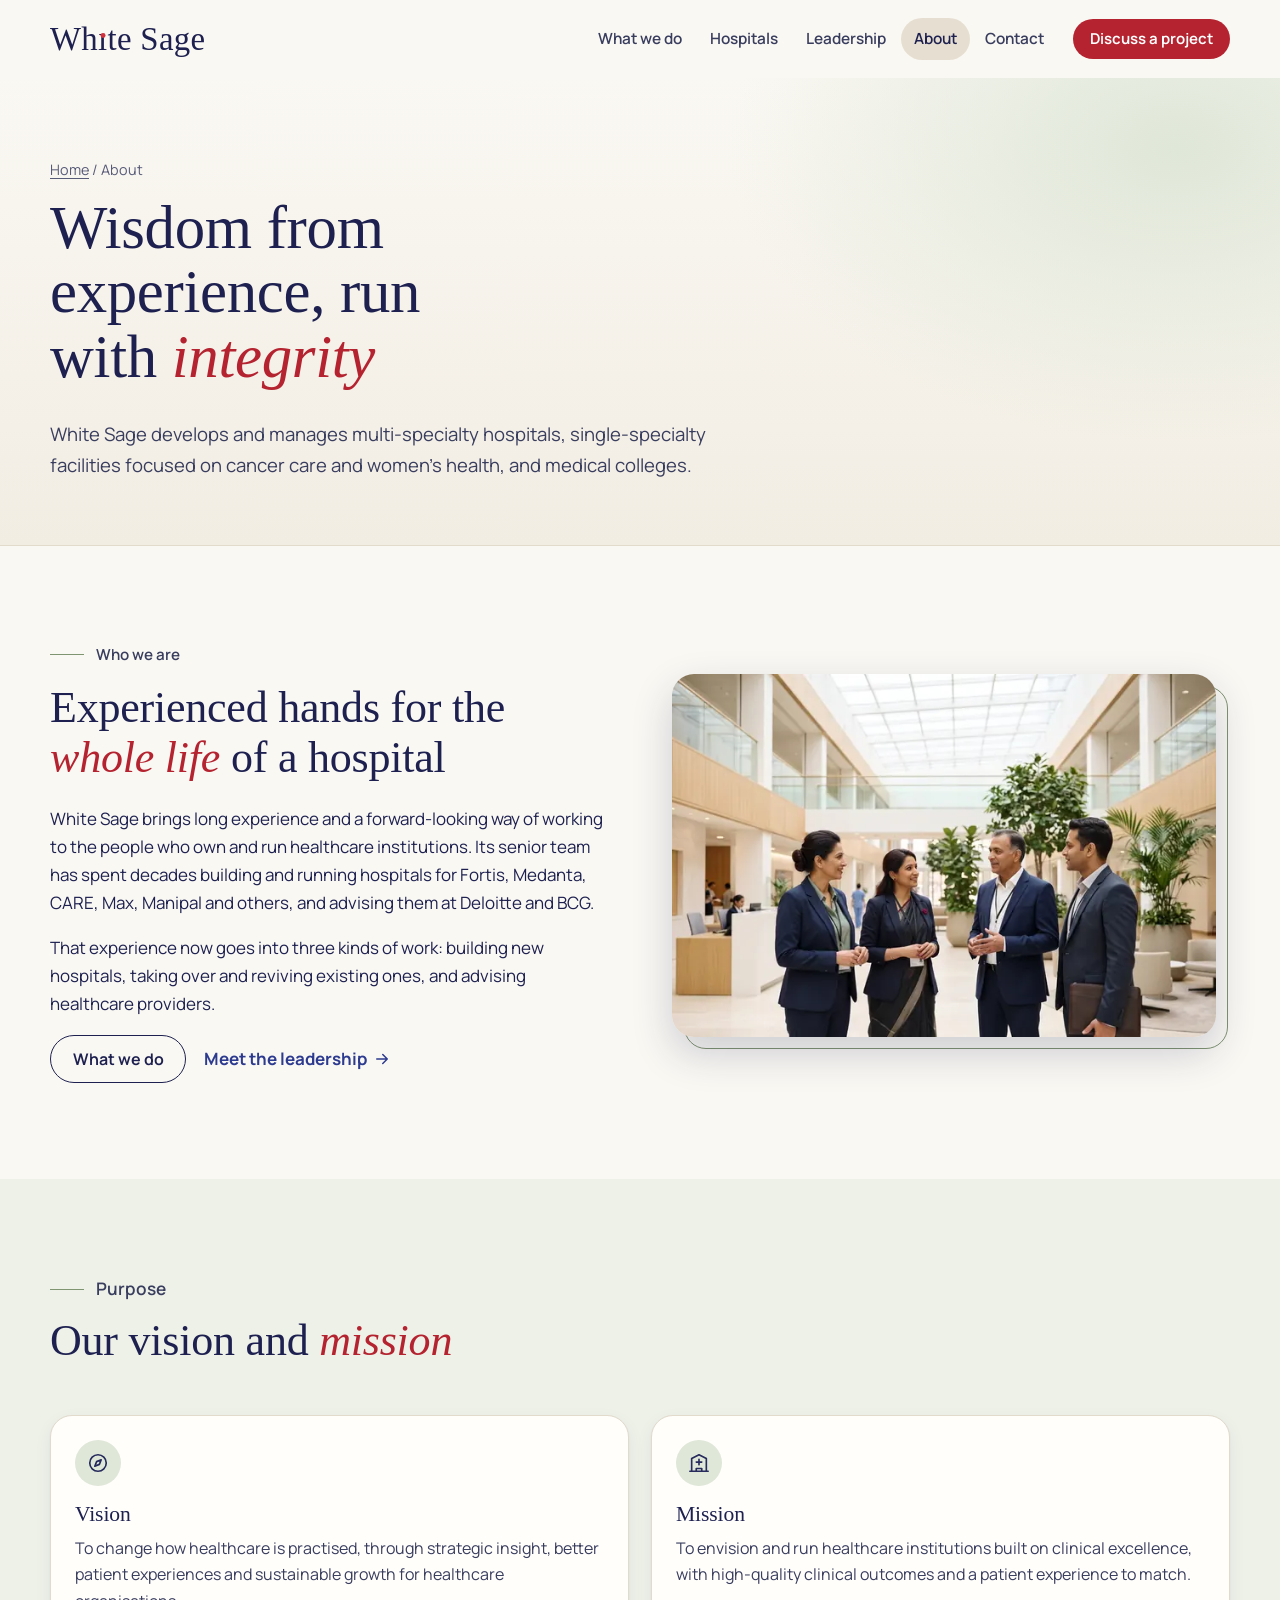
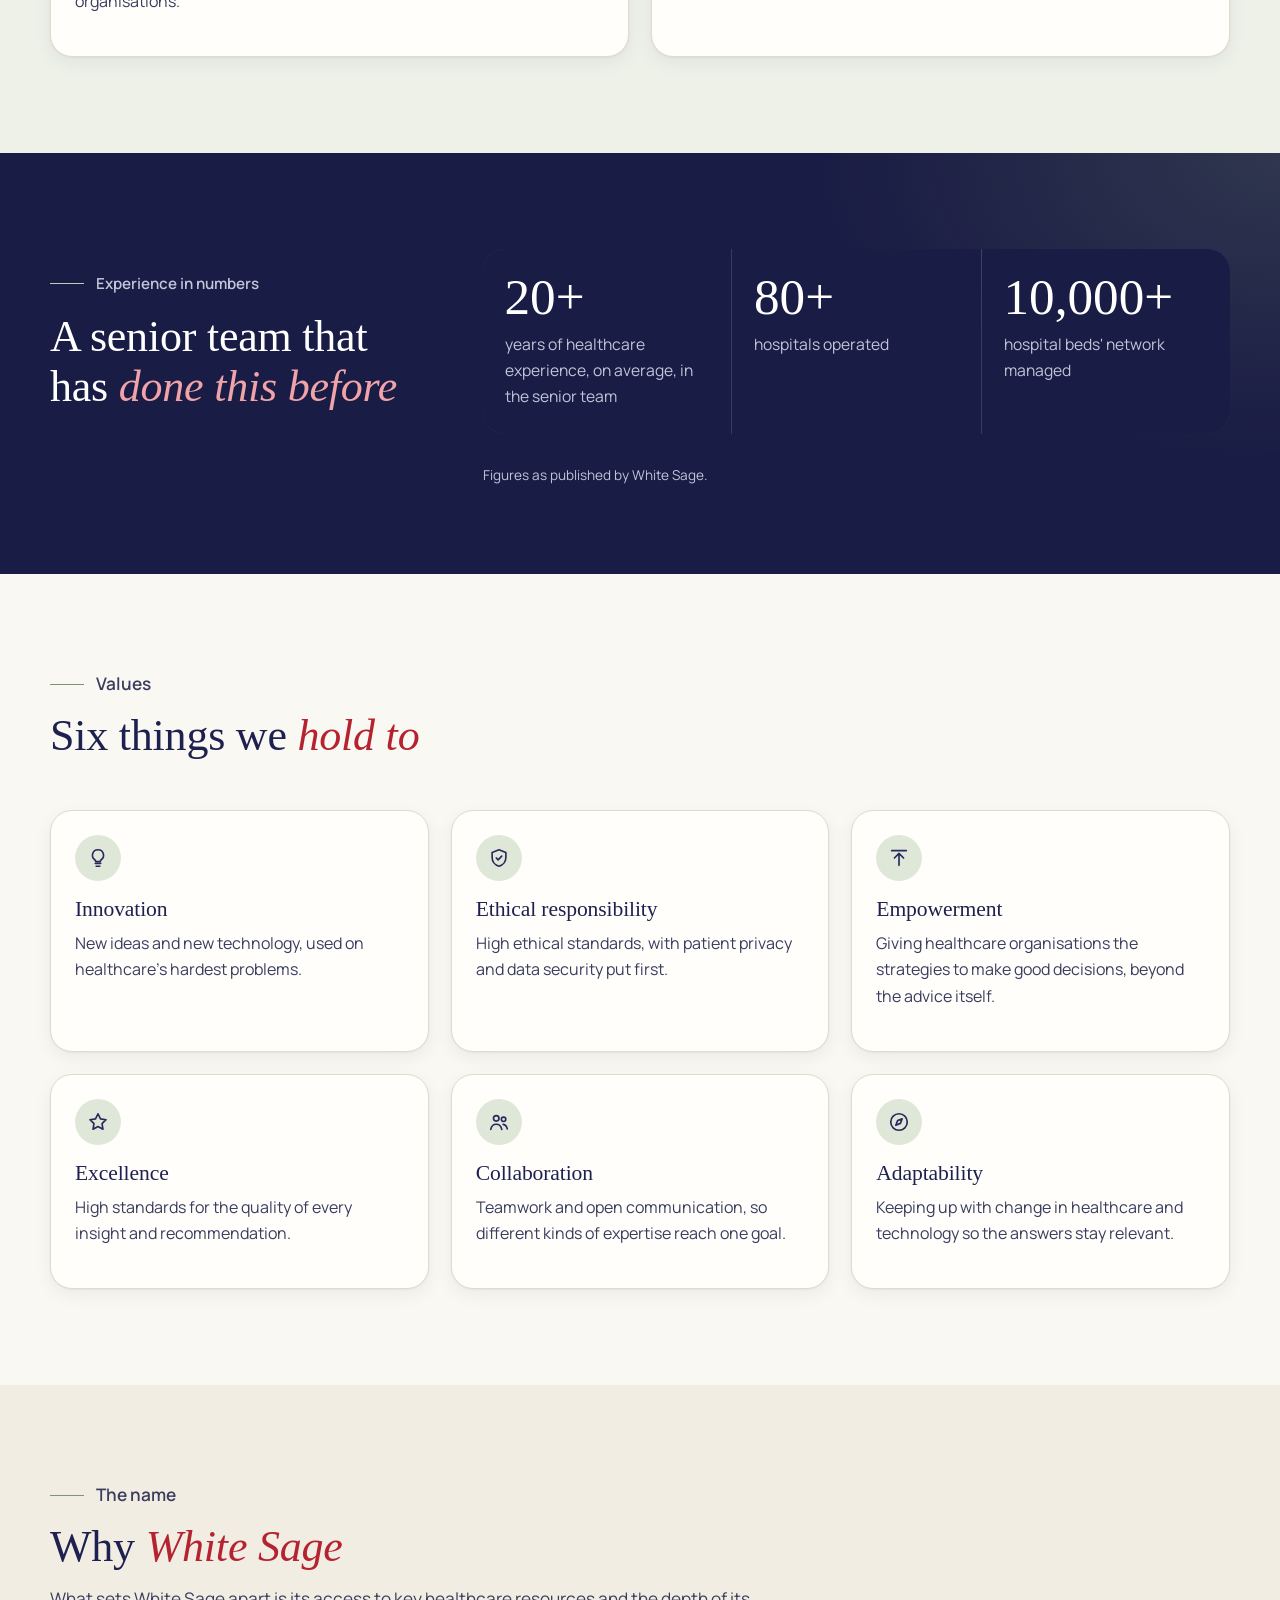
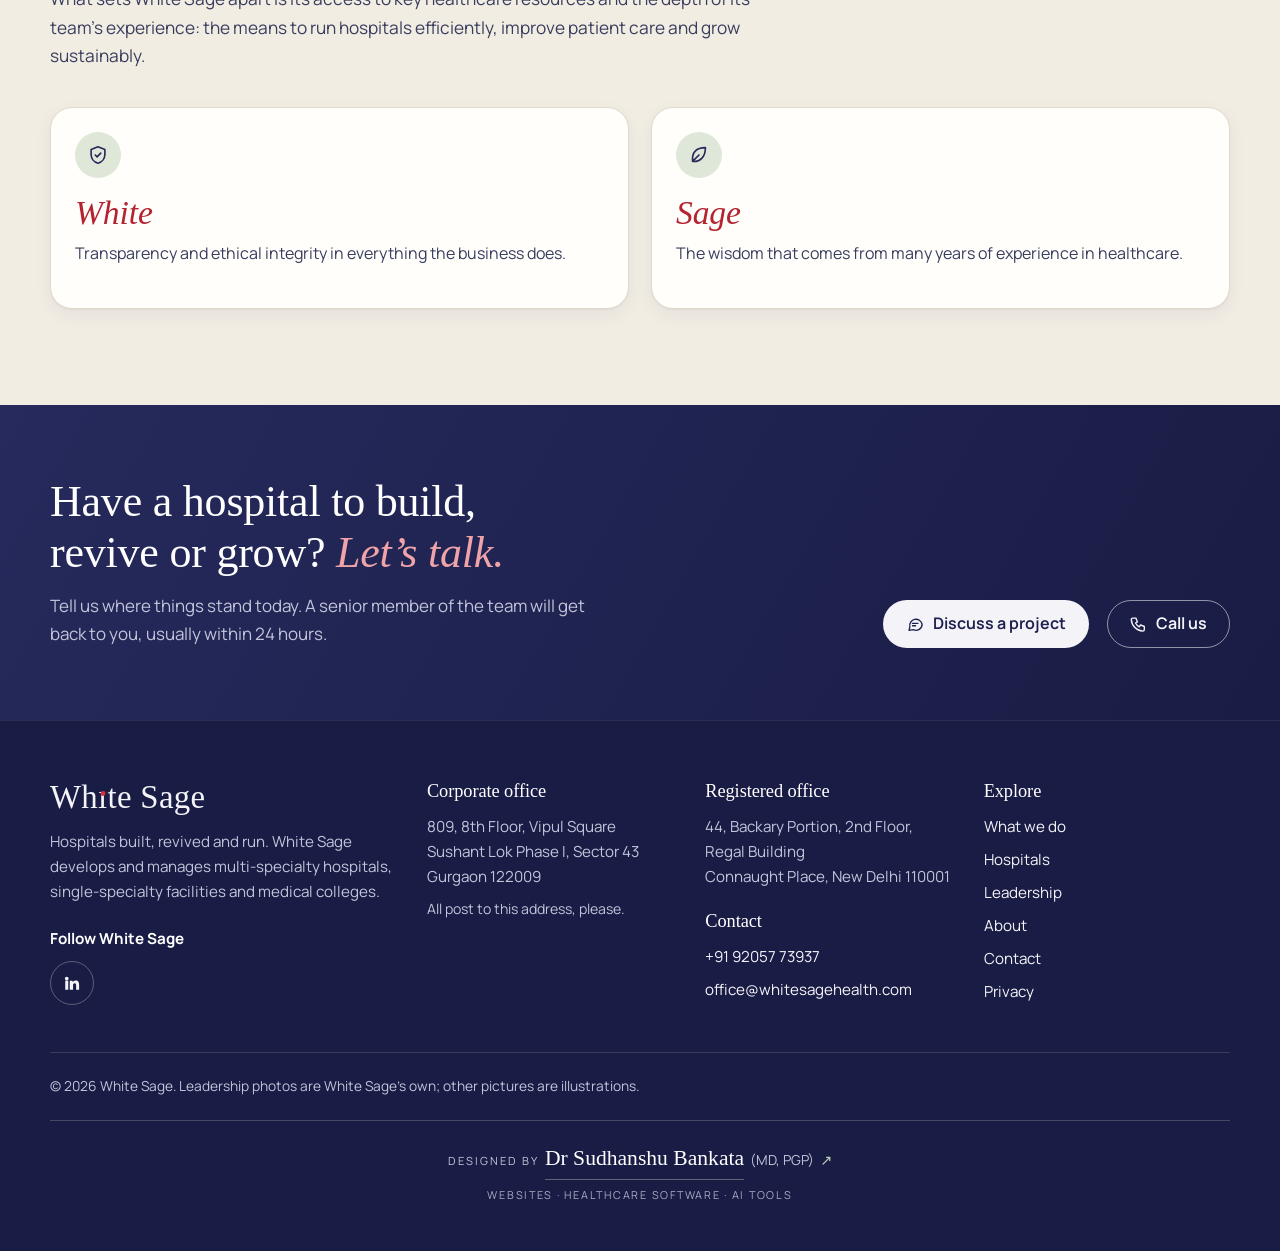
==== about/index.html @ d0e11351 "White Sage website: first publish (pitch preview, not indexed) Seven pages and a 404 built with the " ====
<!doctype html>
<html lang="en-IN" data-root="../">
<head>
<meta charset="utf-8">
<meta name="viewport" content="width=device-width, initial-scale=1, viewport-fit=cover">
<title>About | White Sage</title>
<meta name="description" content="Who White Sage is: vision, mission, values and the meaning of the name. Hospital development and management in India.">
<meta name="robots" content="noindex, nofollow">
<link rel="canonical" href="https://drbankata.github.io/white-sage/about/">
<meta name="theme-color" content="#262A5C">
<meta property="og:type" content="website">
<meta property="og:site_name" content="White Sage">
<meta property="og:title" content="About | White Sage">
<meta property="og:description" content="Who White Sage is: vision, mission, values and the meaning of the name. Hospital development and management in India.">
<meta property="og:url" content="https://drbankata.github.io/white-sage/about/">
<meta property="og:image" content="https://drbankata.github.io/white-sage/assets/img/og-image.jpg">
<meta property="og:image:width" content="1200">
<meta property="og:image:height" content="630">
<meta property="og:locale" content="en_IN">
<meta name="twitter:card" content="summary_large_image">
<link rel="icon" href="../assets/img/favicon.svg" type="image/svg+xml">
<link rel="icon" href="../assets/img/favicon-32.png" sizes="32x32" type="image/png">
<link rel="apple-touch-icon" href="../assets/img/apple-touch-icon.png">
<link rel="preload" href="../assets/fonts/bodoni.woff2" as="font" type="font/woff2" crossorigin>
<link rel="preload" href="../assets/fonts/manrope.woff2" as="font" type="font/woff2" crossorigin>
<link rel="stylesheet" href="../assets/css/site.css?v=835ce0eeab">
<script type="application/ld+json">{"@context": "https://schema.org", "@graph": [{"@type": "Organization", "@id": "https://drbankata.github.io/white-sage/#org", "name": "White Sage", "url": "https://drbankata.github.io/white-sage/", "logo": "https://drbankata.github.io/white-sage/assets/img/logo-512.png", "description": "White Sage develops and manages multi-specialty hospitals, single-specialty facilities focused on cancer care and women's health, and medical colleges.", "email": "office@whitesagehealth.com", "telephone": "+91-9205773937", "sameAs": ["https://www.linkedin.com/company/white-sage-health/"], "address": {"@type": "PostalAddress", "streetAddress": "809, 8th Floor, Vipul Square, Sushant Lok Phase I, Sector 43", "addressLocality": "Gurgaon", "addressRegion": "Haryana", "postalCode": "122009", "addressCountry": "IN"}}, {"@type": "WebSite", "@id": "https://drbankata.github.io/white-sage/#website", "name": "White Sage", "url": "https://drbankata.github.io/white-sage/", "publisher": {"@id": "https://drbankata.github.io/white-sage/#org"}}]}</script>
<script type="application/ld+json">{"@context": "https://schema.org", "@type": "BreadcrumbList", "itemListElement": [{"@type": "ListItem", "position": 1, "name": "Home", "item": "https://drbankata.github.io/white-sage/"}, {"@type": "ListItem", "position": 2, "name": "About", "item": "https://drbankata.github.io/white-sage/about/"}]}</script>
</head>
<body>
<a class="skip" href="#main">Skip to content</a>
<header class="site-header">
  <div class="wrap head-in">
    <a class="brand" href="../"><span class="wm" aria-hidden="true">Wh<span class="wm-i">&#305;</span>te Sage</span><span class="sr-only">White Sage</span></a>
    <nav id="site-nav" aria-label="Main">
      <ul><li class="nav-home"><a href="../">Home</a></li><li><a href="../what-we-do/">What we do</a></li><li><a href="../hospitals/">Hospitals</a></li><li><a href="../leadership/">Leadership</a></li><li><a href="../about/" aria-current="page">About</a></li><li><a href="../contact/">Contact</a></li></ul>
      <div class="nav-extra">
        <a class="btn btn-red" href="../contact/#message"><svg viewBox="0 0 24 24" fill="none" stroke="currentColor" stroke-width="1.8" stroke-linecap="round" stroke-linejoin="round" aria-hidden="true"><path d="M21 12a8 8 0 0 1-11.6 7.1L4 20l1-4.6A8 8 0 1 1 21 12Z"/><path d="M8.5 11h7M8.5 14h4"/></svg>Discuss a project</a>
        <a class="btn btn-line" data-show="phone" href="#"><svg viewBox="0 0 24 24" fill="none" stroke="currentColor" stroke-width="1.8" stroke-linecap="round" stroke-linejoin="round" aria-hidden="true"><path d="M5 4h4l2 5-2.5 1.5a11 11 0 0 0 5 5L15 13l5 2v4a2 2 0 0 1-2 2A16 16 0 0 1 3 6a2 2 0 0 1 2-2"/></svg><span data-fill>Call White Sage</span></a>
        <a class="btn btn-line" data-show="email" href="#"><svg viewBox="0 0 24 24" fill="none" stroke="currentColor" stroke-width="1.8" stroke-linecap="round" stroke-linejoin="round" aria-hidden="true"><rect x="3" y="5" width="18" height="14" rx="2"/><path d="m3 7 9 6 9-6"/></svg><span data-fill>Email White Sage</span></a>
      </div>
    </nav>
    <a class="btn btn-red btn-s head-cta" href="../contact/#message">Discuss a project</a>
    <button class="menu-btn" type="button" aria-expanded="false" aria-controls="site-nav"><svg viewBox="0 0 24 24" fill="none" stroke="currentColor" stroke-width="1.8" stroke-linecap="round" aria-hidden="true"><path d="M4 7h16M4 12h16M4 17h10"/></svg><span class="sr-only">Open menu</span></button>
  </div>
</header>
<main id="main">
<section class="page-hero">
  <div class="wrap">
    <p class="crumbs"><a href="../">Home</a> <span aria-hidden="true">/</span> About</p>
    <h1>Wisdom from experience, run with <em>integrity</em></h1>
    <p class="lede">White Sage develops and manages multi-specialty hospitals, single-specialty facilities focused on cancer care and women's health, and medical colleges.</p>
  </div>
</section>
<section class="section" aria-labelledby="who-h">
  <div class="wrap split v-center">
    <div>
      <p class="kicker"><span class="rule"></span>Who we are</p>
      <h2 id="who-h">Experienced hands for the <em>whole life</em> of a hospital</h2>
      <p>White Sage brings long experience and a forward-looking way of working to the people who own and run healthcare institutions. Its senior team has spent decades building and running hospitals for Fortis, Medanta, CARE, Max, Manipal and others, and advising them at Deloitte and BCG.</p>
      <p>That experience now goes into three kinds of work: building new hospitals, taking over and reviving existing ones, and advising healthcare providers.</p>
      <div class="btn-row"><a class="btn btn-line" href="../what-we-do/">What we do</a><a class="link-arrow" href="../leadership/">Meet the leadership<svg viewBox="0 0 24 24" fill="none" stroke="currentColor" stroke-width="2" stroke-linecap="round" stroke-linejoin="round" aria-hidden="true"><path d="M5 12h14M13 6l6 6-6 6"/></svg></a></div>
    </div>
    <figure class="photo frame"><img src="../assets/img/pics/about.webp" srcset="../assets/img/pics/about-640.webp 640w, ../assets/img/pics/about.webp 1200w" sizes="(min-width: 900px) 45vw, 100vw" width="1200" height="800" alt="A hospital leadership team talking together in a bright hospital atrium" loading="lazy" decoding="async"></figure>
  </div>
</section>
<section class="section tint" aria-labelledby="vm-h">
  <div class="wrap">
    <div class="sec-head">
      <div><p class="kicker"><span class="rule"></span>Purpose</p><h2 id="vm-h">Our vision and <em>mission</em></h2></div>
    </div>
    <div class="cards two"><article class="card"><div class="card-body"><span class="cico"><svg viewBox="0 0 24 24" fill="none" stroke="currentColor" stroke-width="1.8" stroke-linecap="round" stroke-linejoin="round" aria-hidden="true"><circle cx="12" cy="12" r="9"/><path d="m15.5 8.5-2 5-5 2 2-5 5-2Z"/></svg></span><h3>Vision</h3><p>To change how healthcare is practised, through strategic insight, better patient experiences and sustainable growth for healthcare organisations.</p></div></article><article class="card"><div class="card-body"><span class="cico"><svg viewBox="0 0 24 24" fill="none" stroke="currentColor" stroke-width="1.8" stroke-linecap="round" stroke-linejoin="round" aria-hidden="true"><path d="M4 21V7l8-4 8 4v14"/><path d="M2 21h20M12 8v6M9 11h6M9 21v-3h6v3"/></svg></span><h3>Mission</h3><p>To envision and run healthcare institutions built on clinical excellence, with high-quality clinical outcomes and a patient experience to match.</p></div></article></div>
  </div>
</section>

<section class="stats-band" aria-labelledby="stats-h">
  <div class="wrap">
    <div class="stats-copy"><p class="kicker kicker-light"><span class="rule"></span>Experience in numbers</p>
      <h2 id="stats-h">A senior team that has <em>done this before</em></h2></div>
    <div class="stats"><div><b>20+</b><span>years of healthcare experience, on average, in the senior team</span></div><div><b>80+</b><span>hospitals operated</span></div><div><b>10,000+</b><span>hospital beds' network managed</span></div></div>
    <p class="stats-note">Figures as published by White Sage.</p>
  </div>
</section>
<section class="section" aria-labelledby="val-h">
  <div class="wrap">
    <div class="sec-head">
      <div><p class="kicker"><span class="rule"></span>Values</p><h2 id="val-h">Six things we <em>hold to</em></h2></div>
    </div>
    <div class="cards three"><article class="card"><div class="card-body"><span class="cico"><svg viewBox="0 0 24 24" fill="none" stroke="currentColor" stroke-width="1.8" stroke-linecap="round" stroke-linejoin="round" aria-hidden="true"><path d="M9 18h6M10 21h4M12 3a6 6 0 0 0-3.5 10.9c.6.5 1 1.2 1 2.1h5c0-.9.4-1.6 1-2.1A6 6 0 0 0 12 3Z"/></svg></span><h3>Innovation</h3><p>New ideas and new technology, used on healthcare's hardest problems.</p></div></article><article class="card"><div class="card-body"><span class="cico"><svg viewBox="0 0 24 24" fill="none" stroke="currentColor" stroke-width="1.8" stroke-linecap="round" stroke-linejoin="round" aria-hidden="true"><path d="M12 3 4.5 6v5.5c0 4.6 3.2 8.4 7.5 9.5 4.3-1.1 7.5-4.9 7.5-9.5V6L12 3Z"/><path d="m9 12 2 2 4-4"/></svg></span><h3>Ethical responsibility</h3><p>High ethical standards, with patient privacy and data security put first.</p></div></article><article class="card"><div class="card-body"><span class="cico"><svg viewBox="0 0 24 24" fill="none" stroke="currentColor" stroke-width="1.8" stroke-linecap="round" stroke-linejoin="round" aria-hidden="true"><path d="M12 20V8M7 12l5-5 5 5"/><path d="M4 4h16"/></svg></span><h3>Empowerment</h3><p>Giving healthcare organisations the strategies to make good decisions, beyond the advice itself.</p></div></article><article class="card"><div class="card-body"><span class="cico"><svg viewBox="0 0 24 24" fill="none" stroke="currentColor" stroke-width="1.8" stroke-linecap="round" stroke-linejoin="round" aria-hidden="true"><path d="m12 3 2.7 5.6 6.1.9-4.4 4.3 1 6.1L12 17l-5.4 2.9 1-6.1-4.4-4.3 6.1-.9L12 3Z"/></svg></span><h3>Excellence</h3><p>High standards for the quality of every insight and recommendation.</p></div></article><article class="card"><div class="card-body"><span class="cico"><svg viewBox="0 0 24 24" fill="none" stroke="currentColor" stroke-width="1.8" stroke-linecap="round" stroke-linejoin="round" aria-hidden="true"><circle cx="9" cy="8" r="3"/><path d="M3 20c.7-3.4 3-5.5 6-5.5s5.3 2.1 6 5.5"/><circle cx="17" cy="9" r="2.4"/><path d="M16.5 14.6c2.3.3 4 2.1 4.5 5"/></svg></span><h3>Collaboration</h3><p>Teamwork and open communication, so different kinds of expertise reach one goal.</p></div></article><article class="card"><div class="card-body"><span class="cico"><svg viewBox="0 0 24 24" fill="none" stroke="currentColor" stroke-width="1.8" stroke-linecap="round" stroke-linejoin="round" aria-hidden="true"><circle cx="12" cy="12" r="9"/><path d="m15.5 8.5-2 5-5 2 2-5 5-2Z"/></svg></span><h3>Adaptability</h3><p>Keeping up with change in healthcare and technology so the answers stay relevant.</p></div></article></div>
  </div>
</section>
<section class="section parchment" aria-labelledby="name-h">
  <div class="wrap">
    <div class="sec-head">
      <div><p class="kicker"><span class="rule"></span>The name</p><h2 id="name-h">Why <em>White Sage</em></h2><p>What sets White Sage apart is its access to key healthcare resources and the depth of its team's experience: the means to run hospitals efficiently, improve patient care and grow sustainably.</p></div>
    </div>
    <div class="cards two"><article class="card"><div class="card-body"><span class="cico"><svg viewBox="0 0 24 24" fill="none" stroke="currentColor" stroke-width="1.8" stroke-linecap="round" stroke-linejoin="round" aria-hidden="true"><path d="M12 3 4.5 6v5.5c0 4.6 3.2 8.4 7.5 9.5 4.3-1.1 7.5-4.9 7.5-9.5V6L12 3Z"/><path d="m9 12 2 2 4-4"/></svg></span><h3><span class="word">White</span></h3><p>Transparency and ethical integrity in everything the business does.</p></div></article><article class="card"><div class="card-body"><span class="cico"><svg viewBox="0 0 24 24" fill="none" stroke="currentColor" stroke-width="1.8" stroke-linecap="round" stroke-linejoin="round" aria-hidden="true"><path d="M5 19c8 1 14-5 14-15C9 4 4 9 5 19Zm0 0 7-7"/></svg></span><h3><span class="word">Sage</span></h3><p>The wisdom that comes from many years of experience in healthcare.</p></div></article></div>
  </div>
</section>
<section class="close-band">
  <div class="wrap">
    <div><h2>Have a hospital to build, revive or grow? <em>Let&rsquo;s talk.</em></h2><p>Tell us where things stand today. A senior member of the team will get back to you, usually within 24 hours.</p></div>
    <div class="btn-row"><a class="btn btn-light" href="../contact/#message"><svg viewBox="0 0 24 24" fill="none" stroke="currentColor" stroke-width="1.8" stroke-linecap="round" stroke-linejoin="round" aria-hidden="true"><path d="M21 12a8 8 0 0 1-11.6 7.1L4 20l1-4.6A8 8 0 1 1 21 12Z"/><path d="M8.5 11h7M8.5 14h4"/></svg>Discuss a project</a><a class="btn btn-ghost-light" data-show="phone" href="#"><svg viewBox="0 0 24 24" fill="none" stroke="currentColor" stroke-width="1.8" stroke-linecap="round" stroke-linejoin="round" aria-hidden="true"><path d="M5 4h4l2 5-2.5 1.5a11 11 0 0 0 5 5L15 13l5 2v4a2 2 0 0 1-2 2A16 16 0 0 1 3 6a2 2 0 0 1 2-2"/></svg>Call us</a></div>
  </div>
</section>
</main>
<footer class="site-footer">
  <div class="wrap">
    <div class="foot-grid">
      <div class="foot-brand">
        <a class="brand brand-foot" href="../"><span class="wm" aria-hidden="true">Wh<span class="wm-i">&#305;</span>te Sage</span><span class="sr-only">White Sage</span></a>
        <p>Hospitals built, revived and run. White Sage develops and manages multi-specialty hospitals, single-specialty facilities and medical colleges.</p>
        <p class="foot-follow">Follow White Sage</p>
        <ul class="socials" aria-label="Follow White Sage">
          <li><a data-show="linkedin" href="https://www.linkedin.com/company/white-sage-health/" target="_blank" rel="noopener" title="LinkedIn"><svg viewBox="0 0 24 24" fill="currentColor" aria-hidden="true"><path d="M4.98 3.5a2.5 2.5 0 1 1 0 5 2.5 2.5 0 0 1 0-5ZM3 9h4v12H3zM9 9h3.8v1.7h.1a4.2 4.2 0 0 1 3.8-2c4 0 4.8 2.6 4.8 6V21h-4v-5.6c0-1.3 0-3-1.9-3s-2.2 1.5-2.2 2.9V21H9z"/></svg><span class="sr-only">LinkedIn (opens in a new tab)</span></a></li>
        </ul>
      </div>
      <div><h2 class="fh">Corporate office</h2>
        <address>809, 8th Floor, Vipul Square<br>Sushant Lok Phase I, Sector 43<br>Gurgaon 122009</address>
        <p class="foot-note">All post to this address, please.</p>
      </div>
      <div><h2 class="fh">Registered office</h2>
        <address>44, Backary Portion, 2nd Floor, Regal Building<br>Connaught Place, New Delhi 110001</address>
        <h2 class="fh fh-gap">Contact</h2>
        <ul>
          <li><a data-show="phone" href="#"><span data-fill>Phone</span></a></li>
          <li><a data-show="email" href="#"><span data-fill>Email</span></a></li>
        </ul>
      </div>
      <div><h2 class="fh">Explore</h2><ul><li><a href="../what-we-do/">What we do</a></li><li><a href="../hospitals/">Hospitals</a></li><li><a href="../leadership/">Leadership</a></li><li><a href="../about/">About</a></li><li><a href="../contact/">Contact</a></li><li><a href="../privacy/">Privacy</a></li></ul></div>
    </div>
    <div class="foot-legal">
      <p>&copy; <span data-year>2026</span> White Sage. Leadership photos are White Sage&rsquo;s own; other pictures are illustrations.</p>
    </div>
    <div class="made-by"><a class="mb" href="https://lexmedix.in/services/" target="_blank" rel="noopener"><span class="mb-main"><span class="mb-pre">Designed by</span> <span class="mb-name">Dr Sudhanshu Bankata</span> <span class="mb-cred">(MD, PGP)</span><span class="mb-arrow" aria-hidden="true">&#8599;</span></span><span class="mb-sr">, </span><span class="mb-sub">Websites &middot; Healthcare software &middot; AI tools</span><span class="mb-sr"> (opens in a new tab)</span></a></div>
  </div>
</footer>
<nav class="mbar" aria-label="Quick actions">
  <a data-show="phone" href="#"><svg viewBox="0 0 24 24" fill="none" stroke="currentColor" stroke-width="1.8" stroke-linecap="round" stroke-linejoin="round" aria-hidden="true"><path d="M5 4h4l2 5-2.5 1.5a11 11 0 0 0 5 5L15 13l5 2v4a2 2 0 0 1-2 2A16 16 0 0 1 3 6a2 2 0 0 1 2-2"/></svg>Call</a>
  <a data-show="email" href="#"><svg viewBox="0 0 24 24" fill="none" stroke="currentColor" stroke-width="1.8" stroke-linecap="round" stroke-linejoin="round" aria-hidden="true"><rect x="3" y="5" width="18" height="14" rx="2"/><path d="m3 7 9 6 9-6"/></svg>Email</a>
  <a class="book" href="../contact/#message"><svg viewBox="0 0 24 24" fill="none" stroke="currentColor" stroke-width="1.8" stroke-linecap="round" stroke-linejoin="round" aria-hidden="true"><path d="M21 12a8 8 0 0 1-11.6 7.1L4 20l1-4.6A8 8 0 1 1 21 12Z"/><path d="M8.5 11h7M8.5 14h4"/></svg>Discuss</a>
</nav>
<button class="to-top" type="button" aria-label="Back to top"><svg viewBox="0 0 24 24" fill="none" stroke="currentColor" stroke-width="2" stroke-linecap="round" stroke-linejoin="round" aria-hidden="true"><path d="M12 19V5M5 12l7-7 7 7"/></svg></button>
<dialog id="send-dlg" aria-labelledby="send-title">
  <div class="dlg-in">
    <button class="dlg-x" type="button" data-close aria-label="Close"><svg viewBox="0 0 24 24" fill="none" stroke="currentColor" stroke-width="2" stroke-linecap="round" aria-hidden="true"><path d="M6 6l12 12M18 6 6 18"/></svg></button>
    <h2 id="send-title">Almost done</h2>
    <p data-unsent>Your message is ready. Send it by email, or copy it into WhatsApp or a letter. White Sage usually replies within 24 hours.</p>
    <p data-sent hidden class="ok-line">Sent. White Sage will get back to you, usually within 24 hours.</p>
    <pre class="msg-preview" tabindex="0" aria-label="Your message"></pre>
    <div class="send-opts">
      <a class="btn btn-red" data-send="email" href="#"><svg viewBox="0 0 24 24" fill="none" stroke="currentColor" stroke-width="1.8" stroke-linecap="round" stroke-linejoin="round" aria-hidden="true"><rect x="3" y="5" width="18" height="14" rx="2"/><path d="m3 7 9 6 9-6"/></svg>Send by email</a>
      <a class="btn btn-line" data-send="whatsapp" href="#"><svg viewBox="0 0 24 24" fill="none" stroke="currentColor" stroke-width="1.8" stroke-linecap="round" stroke-linejoin="round" aria-hidden="true"><path d="M21 12a8 8 0 0 1-11.6 7.1L4 20l1-4.6A8 8 0 1 1 21 12Z"/><path d="M8.5 11h7M8.5 14h4"/></svg>Send on WhatsApp</a>
      <a class="btn btn-line" data-send="form" href="#" hidden>Open the enquiry form</a>
      <button class="btn btn-line" type="button" data-copy><svg viewBox="0 0 24 24" fill="none" stroke="currentColor" stroke-width="1.8" stroke-linecap="round" stroke-linejoin="round" aria-hidden="true"><rect x="8" y="8" width="12" height="12" rx="2"/><path d="M16 8V6a2 2 0 0 0-2-2H6a2 2 0 0 0-2 2v8a2 2 0 0 0 2 2h2"/></svg>Copy the message</button>
    </div>
    <p class="small muted dlg-foot">Nothing is stored on this website. Your message goes only where you send it.</p>
  </div>
</dialog>
<script src="../assets/js/site.js?v=835ce0eeab" defer></script>
</body>
</html>
---- assets/css/site.css ----
/* =====================================================================
   WHITE SAGE · site styles (generated pages read this; edit here, then python _build/build.py to bump ?v=)
   Mobile-first. Breakpoints: 640 / 900 / 1100 (desktop menu) / 1280. Colours ONLY from the :root tokens.
   ===================================================================== */

@font-face { font-family: "Bodoni Moda"; src: url("../fonts/bodoni.woff2") format("woff2"); font-weight: 400 900; font-style: normal; font-display: swap; }
@font-face { font-family: "Bodoni Moda"; src: url("../fonts/bodoni-italic.woff2") format("woff2"); font-weight: 400 900; font-style: italic; font-display: swap; }
@font-face { font-family: "Manrope"; src: url("../fonts/manrope.woff2") format("woff2"); font-weight: 200 800; font-style: normal; font-display: swap; }

:root {
  /* palette: their wordmark's navy and red, sage for the name, warm ivory and parchment bands, one night band */
  --paper: #FAF8F3;        /* ivory page */
  --card: #FFFEFB;         /* cards, header, dialogs */
  --white: #FFFFFF;
  --paper-2: #F2EDE3;      /* parchment band */
  --paper-3: #E6DFD1;      /* deeper parchment */
  --tint: #EDF1E8;         /* sage tint band */
  --sage: #7F9471;         /* decoration only: rules, halos, frames (never text on light) */
  --sage-soft: #DFE7D8;    /* icon discs */
  --sage-light: #BFD0B2;   /* sage on dark */
  --ink: #1E2150;          /* headings: White Sage navy */
  --ink-2: #393D5E;        /* body text */
  --ink-3: #575B78;        /* secondary text (AA on parchment and tint) */
  --navy: #262A5C;
  --night: #191C44;        /* the one dark band + footer */
  --line: #E2DACB;
  --field: #8E877A;        /* form borders (3:1 on ivory) */
  --red: #B4232F;          /* action colour and italic accent words (the dot of the i) */
  --red-deep: #8F1A24;
  --red-wash: #FBECEC;
  --dot: #D2303C;          /* the wordmark's dot */
  --link: #2C3A8F;
  --on-dark: #F4F4F8;
  --on-dark-soft: #C2C5DA;
  --ok: #2E6B3A;

  --serif: "Bodoni Moda", "Didot", "Bodoni 72", Georgia, serif;
  --sans: "Manrope", system-ui, -apple-system, "Segoe UI", Roboto, sans-serif;

  --gutter: 20px;
  --wrap: 1220px;
  --r-s: 8px;
  --r-m: 14px;
  --r-l: 22px;
  --shadow-1: 0 1px 2px rgba(30, 33, 80, .05), 0 6px 18px rgba(30, 33, 80, .06);
  --shadow-2: 0 2px 6px rgba(30, 33, 80, .07), 0 22px 44px rgba(30, 33, 80, .13);
  --shadow-photo: 0 16px 40px rgba(30, 33, 80, .2);
  --head-h: 66px;
}

/* ---------- reset ---------- */
*, *::before, *::after { box-sizing: border-box; }
html { -webkit-text-size-adjust: 100%; text-size-adjust: 100%; scroll-padding-top: calc(var(--head-h) + 16px); }
body { margin: 0; background: var(--paper); color: var(--ink); font-family: var(--sans); font-size: 1.0625rem; line-height: 1.65; -webkit-font-smoothing: antialiased; overflow-x: hidden; }
img, svg, video { display: block; max-width: 100%; height: auto; }
a { color: var(--link); text-underline-offset: .18em; text-decoration-thickness: 1px; }
a:hover { color: var(--red); }
button, input, select, textarea { font: inherit; color: inherit; }
p { margin: 0 0 1em; }
figure { margin: 0; }
address { font-style: normal; }
p, li, dd, dt, address, h1, h2, h3, h4, td, th, summary { overflow-wrap: break-word; }
ul, ol { margin: 0 0 1em; padding-left: 1.2em; }
h1, h2, h3, h4 { font-family: var(--serif); font-weight: 500; line-height: 1.14; margin: 0 0 .5em; letter-spacing: -.005em; text-wrap: balance; color: var(--ink); }
h1 { font-size: clamp(2.3rem, 6.4vw, 4.3rem); line-height: 1.06; }
h2 { font-size: clamp(1.8rem, 4vw, 2.75rem); }
h3 { font-size: 1.35rem; }
h4 { font-family: var(--sans); font-size: .95rem; font-weight: 700; margin: 16px 0 8px; }
.h3 { font-size: 1.35rem; }
.h4 { font-family: var(--sans); font-size: .95rem; font-weight: 700; margin: 18px 0 8px; }
h1 em, h2 em, h3 em { font-style: italic; color: var(--red); font-weight: inherit; }
strong, b { font-weight: 700; }
:focus-visible { outline: 3px solid var(--link); outline-offset: 3px; border-radius: 4px; }
.sr-only { position: absolute !important; width: 1px; height: 1px; padding: 0; margin: -1px; overflow: hidden; clip: rect(0, 0, 0, 0); white-space: nowrap; border: 0; }
.skip { position: absolute; left: 12px; top: -60px; z-index: 200; background: var(--ink); color: var(--on-dark); padding: 10px 16px; border-radius: var(--r-s); text-decoration: none; }
.skip:focus { top: 12px; color: var(--on-dark); }
[hidden] { display: none !important; }

.wrap { width: 100%; max-width: var(--wrap); margin: 0 auto; padding-left: var(--gutter); padding-right: var(--gutter); }
.wrap-n { max-width: 860px; }
.section { padding: 72px 0; }
.tint { background: var(--tint); }
.parchment { background: var(--paper-2); }
.lede { font-size: 1.16rem; color: var(--ink-2); max-width: 62ch; }
.muted { color: var(--ink-3); }
.small { font-size: .9rem; }
@media (min-width: 900px) { .section { padding: 96px 0; } }

/* ---------- the one section header ---------- */
.sec-head { display: flex; flex-wrap: wrap; align-items: flex-end; justify-content: space-between; gap: 14px 32px; margin-bottom: 36px; }
.sec-head > div { max-width: 720px; min-width: 0; }
.sec-head h2 { margin-bottom: .3em; }
.sec-head p { color: var(--ink-2); font-size: 1.08rem; margin: 0; }
.sec-head .kicker { margin-bottom: 12px; }
.kicker { display: flex; align-items: center; gap: 12px; font-size: .95rem; font-weight: 600; color: var(--ink-2); margin: 0 0 16px; }
.kicker .rule { width: 34px; height: 1.5px; background: var(--sage); flex: none; }
.kicker-light { color: var(--on-dark-soft); }
.kicker-light .rule { background: var(--sage-light); }

/* ---------- buttons: red primary, outline; plus one arrow link ---------- */
.btn { display: inline-flex; align-items: center; justify-content: center; gap: .55em; min-height: 48px; padding: .7em 1.35em; border-radius: 999px; border: 1.5px solid transparent; font-weight: 650; font-size: 1rem; line-height: 1.2; text-decoration: none; cursor: pointer; transition: background-color .2s, color .2s, border-color .2s; max-width: 100%; text-align: center; }
@media (min-width: 640px) { .btn { white-space: nowrap; } }
.btn svg { width: 1.15em; height: 1.15em; flex: none; }
.btn-red { background: var(--red); color: var(--white); }
.btn-red:hover { background: var(--red-deep); color: var(--white); }
.btn-line { border-color: var(--ink); color: var(--ink); background: transparent; }
.btn-line:hover { background: var(--ink); color: var(--on-dark); }
.btn-light { background: var(--on-dark); color: var(--ink); }
.btn-light:hover { background: var(--white); color: var(--red); }
.btn-ghost-light { border-color: rgba(244, 244, 248, .55); color: var(--on-dark); }
.btn-ghost-light:hover { background: var(--on-dark); color: var(--ink); }
.btn-s { min-height: 40px; padding: .5em 1.05em; font-size: .94rem; }
.btn-row { display: flex; flex-wrap: wrap; align-items: center; gap: 12px 18px; }
.link-arrow { display: inline-flex; align-items: center; gap: 6px; font-weight: 700; text-decoration: none; color: var(--link); }
.link-arrow svg { width: 18px; height: 18px; flex: none; transition: transform .2s; }
.link-arrow:hover { color: var(--red); }
.link-arrow:hover svg { transform: translateX(3px); }

/* ---------- header + wordmark ---------- */
.site-header { position: sticky; top: 0; z-index: 100; height: var(--head-h); }
.site-header::before { content: ""; position: absolute; inset: 0; background: rgba(250, 248, 243, .92); -webkit-backdrop-filter: saturate(1.3) blur(10px); backdrop-filter: saturate(1.3) blur(10px); border-bottom: 1px solid transparent; transition: border-color .2s, box-shadow .2s; z-index: -1; }
.site-header.scrolled::before { border-bottom-color: var(--line); box-shadow: 0 6px 20px rgba(30, 33, 80, .05); }
.head-in { display: flex; align-items: center; gap: 16px; height: 100%; }
.brand { display: inline-flex; align-items: center; text-decoration: none; color: var(--ink); min-width: 0; margin-right: auto; }
.brand:hover { color: var(--ink); }
.wm { font-family: var(--serif); font-weight: 500; font-size: 1.85rem; line-height: 1; letter-spacing: .01em; white-space: nowrap; }
.wm-i { position: relative; }
.wm-i::after { content: ""; position: absolute; left: 50%; top: .38em; width: .15em; height: .15em; border-radius: 50%; background: var(--dot); transform: translateX(-50%); }
.menu-btn { width: 46px; height: 46px; border: 0; background: transparent; border-radius: 50%; display: grid; place-items: center; cursor: pointer; color: var(--ink); flex: none; }
.menu-btn svg { width: 26px; height: 26px; }
.head-cta { display: none; }
#site-nav { position: fixed; inset: var(--head-h) 0 0 0; background: var(--paper); padding: 18px var(--gutter) 40px; overflow-y: auto; transform: translateX(100%); visibility: hidden; transition: transform .3s ease, visibility .3s; }
#site-nav.open { transform: none; visibility: visible; }
#site-nav ul { list-style: none; margin: 0; padding: 0; }
#site-nav li a { display: block; padding: 14px 4px; font-family: var(--serif); font-size: 1.6rem; color: var(--ink); text-decoration: none; border-bottom: 1px solid var(--line); }
#site-nav li a[aria-current="page"] { color: var(--red); }
.nav-extra { margin-top: 26px; display: grid; gap: 10px; }
.nav-extra .btn { width: 100%; }
@media (min-width: 1100px) {
  :root { --head-h: 78px; }
  .wm { font-size: 2.05rem; }
  .menu-btn { display: none; }
  #site-nav { position: static; transform: none; visibility: visible; background: none; padding: 0; overflow: visible; }
  #site-nav ul { display: flex; gap: 2px; }
  #site-nav li a { font-family: var(--sans); font-size: .96rem; font-weight: 600; white-space: nowrap; padding: 8px 13px; border: 0; border-radius: 999px; color: var(--ink-2); }
  #site-nav li a:hover { color: var(--ink); background: var(--paper-2); }
  #site-nav li a[aria-current="page"] { color: var(--ink); background: var(--paper-3); }
  .nav-extra, #site-nav li.nav-home { display: none; }
  .head-cta { display: inline-flex; }
}

/* =====================================================================
   HERO: promise with an italic accent, collage of pictures with three chips, trust facts, benefit strip
   ===================================================================== */
.hero { position: relative; overflow: hidden; padding: 34px 0 0; background:
  radial-gradient(55% 65% at 88% 28%, var(--sage-soft) 0%, rgba(223, 231, 216, 0) 70%),
  radial-gradient(45% 55% at 0% 95%, var(--red-wash) 0%, rgba(251, 236, 236, 0) 65%),
  linear-gradient(180deg, var(--paper) 0%, var(--paper-2) 100%); }
.hero-grid { position: relative; display: grid; grid-template-columns: minmax(0, 1fr); gap: 36px; align-items: center; }
.hero-grid > * { min-width: 0; }
.hero h1 { max-width: 15ch; margin-bottom: .35em; }
.hero-lede { font-size: clamp(1.06rem, 1.6vw, 1.2rem); color: var(--ink-2); max-width: 48ch; margin-bottom: 26px; }
.trust { list-style: none; padding: 0; margin: 26px 0 0; display: grid; grid-template-columns: minmax(0, 1fr); gap: 10px; font-size: .95rem; color: var(--ink-2); }
.trust li { display: flex; align-items: flex-start; gap: 10px; min-width: 0; }
.trust svg { width: 20px; height: 20px; color: var(--red); flex: none; margin-top: 2px; }
.trust b { color: var(--ink); font-family: var(--serif); font-size: 1.15rem; font-weight: 600; margin-right: 2px; }
@media (min-width: 640px) { .trust { grid-template-columns: repeat(3, minmax(0, 1fr)); gap: 14px 20px; } .trust li { flex-direction: column; gap: 6px; } }

.collage { position: relative; width: 100%; max-width: 560px; margin: 0 auto; aspect-ratio: 560 / 600; }
.collage .halo { position: absolute; right: 0; top: 6%; width: 78%; aspect-ratio: 1; border-radius: 50%; background: radial-gradient(circle at 40% 40%, var(--sage-soft), var(--tint) 70%); }
.collage figure { position: absolute; overflow: hidden; background: var(--paper-3); box-shadow: var(--shadow-photo); }
.collage img { width: 100%; height: 100%; object-fit: cover; }
.c-main { right: 4%; top: 0; width: 60%; aspect-ratio: 4 / 5; border-radius: var(--r-l); overflow: visible !important; box-shadow: none !important; background: none !important; }
.c-main img { border-radius: var(--r-l); box-shadow: var(--shadow-photo); }
.c-plan { left: 0; bottom: 5%; width: 50%; aspect-ratio: 4 / 3; border-radius: 16px; border: 6px solid var(--card); }
.c-lobby { left: 9%; top: 6%; width: 27%; aspect-ratio: 1; border-radius: 50%; border: 5px solid var(--card); }
.frame { position: relative; }
.frame::after { content: ""; position: absolute; inset: 12px -12px -12px 12px; border: 1.5px solid var(--sage); border-radius: inherit; z-index: -1; pointer-events: none; }
.collage .frame::after { border-radius: var(--r-l); }
.hchip { position: absolute; display: inline-flex; align-items: center; gap: 8px; background: var(--card); color: var(--ink); border-radius: 999px; padding: 8px 14px 8px 10px; font-size: .82rem; font-weight: 650; line-height: 1.2; box-shadow: var(--shadow-1); white-space: nowrap; z-index: 2; }
.hchip svg { width: 16px; height: 16px; color: var(--red); flex: none; }
.hchip-a { right: 0; top: 52%; }
.hchip-b { left: 26%; top: 0; }
.hchip-c { right: 8%; bottom: 0; }
.live-dot { width: 9px; height: 9px; border-radius: 50%; background: var(--ok); box-shadow: 0 0 0 4px rgba(46, 107, 58, .15); flex: none; }
@media (max-width: 420px) { .hchip { font-size: .72rem; padding: 6px 10px 6px 8px; white-space: normal; max-width: 64%; } .hchip svg { width: 14px; height: 14px; } .hchip-b { left: 18%; } }

.benefits { position: relative; display: grid; grid-template-columns: minmax(0, 1fr); gap: 1px; margin-top: 40px; background: var(--line); border-top: 1px solid var(--line); }
.benefits > div { background: var(--paper-2); padding: 18px 4px 18px 0; display: flex; gap: 14px; align-items: flex-start; min-width: 0; }
.benefits > div > span:last-child { min-width: 0; }
.benefits .ico { width: 44px; height: 44px; border-radius: 50%; background: var(--card); display: grid; place-items: center; flex: none; color: var(--navy); box-shadow: var(--shadow-1); }
.benefits .ico svg { width: 21px; height: 21px; }
.benefits b { display: block; font-family: var(--serif); font-size: 1.1rem; font-weight: 600; color: var(--ink); line-height: 1.25; }
.benefits b + span { font-size: .9rem; color: var(--ink-3); line-height: 1.4; display: block; margin-top: 2px; }
@media (min-width: 640px) { .benefits { grid-template-columns: repeat(2, minmax(0, 1fr)); } .benefits > div { padding: 20px 18px; } }
@media (min-width: 900px) {
  .hero { padding-top: 60px; }
  .hero-grid { grid-template-columns: minmax(0, 1.05fr) minmax(0, .95fr); gap: 52px; }
  .collage { margin: 0 0 0 auto; }
}
@media (min-width: 1100px) { .benefits { grid-template-columns: repeat(4, minmax(0, 1fr)); margin-top: 56px; } }

/* ---------- sub-page hero (quiet) ---------- */
.page-hero { position: relative; padding: 50px 0 44px; border-bottom: 1px solid var(--line); overflow: hidden;
  background: radial-gradient(50% 90% at 92% 15%, var(--sage-soft) 0%, rgba(223, 231, 216, 0) 70%), linear-gradient(180deg, var(--paper) 0%, var(--paper-2) 100%); }
.page-hero h1 { font-size: clamp(2.2rem, 5.4vw, 3.8rem); max-width: 18ch; }
.page-hero .lede { margin-bottom: 0; }
.crumbs { font-size: .9rem; color: var(--ink-3); margin-bottom: 14px; }
.crumbs a { color: var(--ink-3); }
@media (min-width: 900px) { .page-hero { padding: 80px 0 64px; } }
.toc-wrap { margin-top: 28px; }
.toc { display: flex; flex-wrap: wrap; gap: 8px; list-style: none; padding: 0; margin: 0; }
.toc a { display: inline-flex; align-items: center; gap: 8px; padding: 8px 15px; border-radius: 999px; background: var(--card); border: 1px solid var(--line); text-decoration: none; color: var(--ink); font-size: .94rem; font-weight: 600; }
.toc a svg { width: 17px; height: 17px; color: var(--red); }
.toc a:hover { border-color: var(--ink); color: var(--ink); }

/* =====================================================================
   THE ONE CARD (focus areas, sectors, values, vision, the name, offices, people)
   ===================================================================== */
.cards { display: grid; grid-template-columns: minmax(0, 1fr); gap: 22px; }
.cards > * { min-width: 0; }
@media (min-width: 640px) {
  .cards.two, .cards.three, .cards.five { grid-template-columns: repeat(2, minmax(0, 1fr)); }
  .cards.three > :last-child:nth-child(odd), .cards.five > :last-child:nth-child(odd) { grid-column: 1 / -1; }
}
@media (min-width: 640px) and (max-width: 899px) {
  .cards.three > :last-child:nth-child(odd) .card-img { aspect-ratio: 16 / 7; }
}
@media (min-width: 900px) { .cards.three { grid-template-columns: repeat(3, minmax(0, 1fr)); } .cards.three > :last-child:nth-child(odd) { grid-column: auto; } }
@media (min-width: 900px) and (max-width: 1279px) { .cards.five { grid-template-columns: repeat(6, minmax(0, 1fr)); } .cards.five > * { grid-column: span 2; } .cards.five > :nth-child(4) { grid-column: 2 / span 2; } .cards.five > :last-child:nth-child(odd) { grid-column: span 2; } }
@media (min-width: 1280px) { .cards.five { grid-template-columns: repeat(5, minmax(0, 1fr)); } .cards.five > :last-child:nth-child(odd) { grid-column: auto; } }
.card { display: flex; flex-direction: column; background: var(--card); border: 1px solid var(--line); border-radius: var(--r-l); overflow: hidden; box-shadow: var(--shadow-1); }
.card-img { aspect-ratio: 4 / 3; overflow: hidden; background: var(--paper-3); }
.card-img img { width: 100%; height: 100%; object-fit: cover; }
.card-body { display: flex; flex-direction: column; gap: 0; padding: 24px 24px 26px; flex: 1; min-width: 0; }
.card-body > p { color: var(--ink-2); font-size: 1rem; }
.card-body h3 { margin: 0 0 8px; }
.card-body .link-arrow { margin-top: auto; padding-top: 4px; }
.cico { width: 46px; height: 46px; border-radius: 50%; background: var(--sage-soft); color: var(--navy); display: grid; place-items: center; flex: none; margin-bottom: 16px; }
.cico svg { width: 22px; height: 22px; }
.card .word { font-size: 2.1rem; font-style: italic; color: var(--red); }
.person .card-img { aspect-ratio: 1; background: var(--tint); }
.person .card-img img { filter: grayscale(1) contrast(1.04); }
.person .card-body { padding: 18px 18px 20px; }
.person h3 { font-size: 1.2rem; margin-bottom: 4px; }
@media (max-width: 639px) {
  .person { flex-direction: row; align-items: stretch; }
  .person .card-img { width: 112px; flex: none; aspect-ratio: auto; }
  .person .card-body { padding: 16px 16px 16px 18px; }
}
.role { color: var(--ink-2); font-size: .95rem; font-weight: 600; margin: 0 0 6px; }
.yrs { display: inline-flex; align-items: center; gap: 6px; color: var(--ink-3); font-size: .88rem; font-weight: 600; margin: 0 0 12px; }
.yrs svg { width: 16px; height: 16px; color: var(--sage); }

/* chips (lists of organisations, centres, degrees) */
.tags { display: flex; flex-wrap: wrap; gap: 8px; list-style: none; padding: 0; margin: 0 0 18px; }
.tags li { background: var(--paper); border: 1px solid var(--line); color: var(--ink-2); border-radius: 999px; padding: 4px 12px; font-size: .88rem; font-weight: 600; min-width: 0; }
.tags-soft li { background: var(--tint); border-color: var(--sage-soft); }

/* ---------- two-column helpers ---------- */
.split { display: grid; grid-template-columns: minmax(0, 1fr); gap: 40px; align-items: start; }
.split > * { min-width: 0; }
@media (min-width: 900px) {
  .split { grid-template-columns: minmax(0, 1fr) minmax(0, 1fr); gap: 64px; }
  .split.v-center { align-items: center; }
  .split.flip > :first-child { order: 2; }
  .split-narrow { grid-template-columns: minmax(0, .85fr) minmax(0, 1.15fr); }
}
.photo { border-radius: var(--r-l); aspect-ratio: 3 / 2; }
.photo img { width: 100%; height: 100%; object-fit: cover; border-radius: var(--r-l); box-shadow: var(--shadow-photo); }
.photo.frame { margin: 0 14px 14px 0; }

/* ---------- route: the stages of a focus area ---------- */
.route { list-style: none; padding: 0; margin: 22px 0 26px; display: grid; grid-template-columns: minmax(0, 1fr); gap: 0; position: relative; }
.route li { position: relative; padding: 0 0 18px 34px; min-width: 0; }
.route li::before { content: ""; position: absolute; left: 8px; top: 18px; bottom: -2px; width: 1.5px; background: var(--sage); }
.route li:last-child::before { display: none; }
.route .dot { position: absolute; left: 0; top: 4px; width: 18px; height: 18px; border-radius: 50%; background: var(--card); border: 2px solid var(--red); }
.route li:last-child .dot { background: var(--red); box-shadow: 0 0 0 5px var(--red-wash); }
.route b { display: block; font-family: var(--serif); font-size: 1.12rem; font-weight: 600; color: var(--ink); line-height: 1.3; }
.route b + span { display: block; color: var(--ink-3); font-size: .95rem; line-height: 1.45; }

/* =====================================================================
   SHOWPIECE: "Where is your hospital today?" picker
   ===================================================================== */
.picker-band { background: linear-gradient(180deg, var(--tint) 0%, var(--paper) 100%); }
.picker { background: var(--card); border: 1px solid var(--line); border-radius: 28px; box-shadow: var(--shadow-2); padding: 14px; }
.tabs { display: none; }
.js .tabs { display: grid; grid-template-columns: minmax(0, 1fr); gap: 8px; margin-bottom: 8px; }
.tabs button { display: flex; align-items: center; gap: 12px; text-align: left; border: 1.5px solid var(--line); background: var(--paper); color: var(--ink); border-radius: 18px; padding: 12px 16px; min-height: 56px; font-weight: 700; font-size: 1rem; cursor: pointer; transition: background-color .2s, border-color .2s, color .2s; min-width: 0; }
.tabs button:hover { border-color: var(--ink); }
.tabs button[aria-selected="true"] { background: var(--navy); border-color: var(--navy); color: var(--on-dark); }
.tab-ico { width: 36px; height: 36px; border-radius: 50%; background: var(--sage-soft); color: var(--navy); display: grid; place-items: center; flex: none; }
.tab-ico svg { width: 19px; height: 19px; }
.tabs button[aria-selected="true"] .tab-ico { background: var(--red); color: var(--white); }
@media (min-width: 900px) { .js .tabs { grid-template-columns: repeat(3, minmax(0, 1fr)); } }
.pane { display: grid; grid-template-columns: minmax(0, 1fr); gap: 26px; padding: 18px 8px 10px; border-radius: 20px; }
.pane + .pane { border-top: 1px solid var(--line); }
.js .pane + .pane { border-top: 0; }
.pane > * { min-width: 0; }
.pane h3 { font-size: clamp(1.5rem, 3vw, 2rem); }
.pane-copy > p { color: var(--ink-2); }
@media (min-width: 900px) {
  .picker { padding: 18px; }
  .pane { padding: 38px 34px 30px; }
  .pane-copy > p { max-width: 72ch; }
  .pane .route { grid-template-columns: repeat(4, minmax(0, 1fr)); gap: 18px; margin: 30px 0 32px; }
  .pane .route li { padding: 32px 0 0; }
  .pane .route li::before { left: 18px; right: -14px; top: 8px; bottom: auto; width: auto; height: 1.5px; }
  .pane .route .dot { top: 0; }
}
/* the draw: when a pane opens, the route line grows and the stages arrive one by one */
.js .pane.on .route li::before { animation: grow .5s ease both; }
.js .pane.on .route li { animation: rise .45s ease both; }
.js .pane.on .route li:nth-child(2), .js .pane.on .route li:nth-child(2)::before { animation-delay: .15s; }
.js .pane.on .route li:nth-child(3), .js .pane.on .route li:nth-child(3)::before { animation-delay: .3s; }
.js .pane.on .route li:nth-child(4), .js .pane.on .route li:nth-child(4)::before { animation-delay: .45s; }
@keyframes rise { from { opacity: 0; transform: translateY(8px); } to { opacity: 1; transform: none; } }
@keyframes grow { from { transform: scale(0); transform-origin: left top; } to { transform: scale(1); transform-origin: left top; } }

/* =====================================================================
   THE ONE DARK BAND: experience in numbers
   ===================================================================== */
.stats-band { background: radial-gradient(60% 120% at 100% 0%, rgba(127, 148, 113, .22), rgba(127, 148, 113, 0) 60%), var(--night); color: var(--on-dark); }
.stats-band .wrap { padding-top: 72px; padding-bottom: 64px; display: grid; gap: 30px; grid-template-columns: minmax(0, 1fr); }
.stats-band h2 { color: var(--white); margin: 0; max-width: 18ch; }
.stats-band h2 em { color: #F0A3A8; }
.stats { display: grid; grid-template-columns: minmax(0, 1fr); gap: 1px; background: rgba(244, 244, 248, .14); border-radius: var(--r-l); overflow: hidden; }
.stats > div { background: var(--night); padding: 22px 22px 24px; min-width: 0; }
.stats b { display: block; font-family: var(--serif); font-size: clamp(2.4rem, 4.6vw, 3.2rem); white-space: nowrap; font-weight: 500; line-height: 1; color: var(--white); }
.stats span { display: block; margin-top: 10px; color: var(--on-dark-soft); font-size: .98rem; }
.stats-note { margin: 0; font-size: .85rem; color: var(--on-dark-soft); }
@media (min-width: 640px) { .stats { grid-template-columns: repeat(3, minmax(0, 1fr)); } }
@media (min-width: 640px) and (max-width: 899px) { .stats b { font-size: 2.2rem; } }
@media (min-width: 1100px) { .stats-band .wrap { grid-template-columns: minmax(0, .7fr) minmax(0, 1.3fr); align-items: center; padding-top: 96px; padding-bottom: 88px; } .stats-note { grid-column: 2; } }

/* ---------- network feature ---------- */
.feature { display: grid; grid-template-columns: minmax(0, 1fr); gap: 26px; align-items: center; background: var(--card); border: 1px solid var(--line); border-radius: var(--r-l); box-shadow: var(--shadow-1); padding: 22px; }
.feature > * { min-width: 0; }
.feature-logo { display: grid; place-items: center; background: var(--white); border: 1px solid var(--line); border-radius: var(--r-m); padding: 26px 18px; aspect-ratio: 16 / 9; }
.feature-logo img { width: 100%; max-width: 380px; height: auto; }
.feature-copy h2, .feature-copy h3 { margin-bottom: 6px; }
.feature-copy h3 { font-size: 1.7rem; }
.where { display: flex; gap: 8px; align-items: flex-start; color: var(--ink-2); font-weight: 600; }
.where svg { width: 19px; height: 19px; color: var(--red); flex: none; margin-top: 3px; }
.feature-copy > p { color: var(--ink-2); }
@media (min-width: 900px) { .feature { grid-template-columns: minmax(0, .8fr) minmax(0, 1.2fr); gap: 48px; padding: 34px; } }

/* ---------- leadership profiles ---------- */
.profiles { display: grid; grid-template-columns: minmax(0, 1fr); gap: 22px; }
.profile { display: grid; grid-template-columns: minmax(0, 1fr); gap: 20px; background: var(--card); border: 1px solid var(--line); border-radius: var(--r-l); box-shadow: var(--shadow-1); padding: 22px; scroll-margin-top: calc(var(--head-h) + 16px); }
.profile > * { min-width: 0; }
.profile-img { width: 132px; aspect-ratio: 1; border-radius: 50%; overflow: hidden; background: var(--tint); box-shadow: 0 0 0 6px var(--sage-soft); }
.profile-img img { width: 100%; height: 100%; object-fit: cover; filter: grayscale(1) contrast(1.04); }
.profile h3 { font-size: 1.6rem; margin-bottom: 4px; }
.profile .role { display: flex; flex-wrap: wrap; gap: 4px 14px; align-items: center; }
.profile .role .yrs { margin: 0; }
.profile-copy > p { color: var(--ink-2); }
.profile:target { border-color: var(--sage); box-shadow: 0 0 0 3px var(--sage-soft), var(--shadow-1); }
@media (min-width: 640px) { .profile { grid-template-columns: 150px minmax(0, 1fr); gap: 30px; padding: 30px; } .profile-img { width: 150px; } }
@media (min-width: 1100px) { .profiles { grid-template-columns: repeat(2, minmax(0, 1fr)); } .profiles > :last-child:nth-child(odd) { grid-column: 1 / -1; } }

/* ---------- contact ---------- */
.contact-cards { display: grid; grid-template-columns: minmax(0, 1fr); gap: 12px; margin-bottom: 22px; }
.ccard { display: flex; gap: 14px; align-items: flex-start; background: var(--card); border: 1px solid var(--line); border-radius: var(--r-m); padding: 16px 18px; text-decoration: none; color: var(--ink); min-width: 0; }
.ccard > span { min-width: 0; }
a.ccard:hover { border-color: var(--ink); color: var(--ink); }
.ccard svg { width: 22px; height: 22px; color: var(--red); flex: none; margin-top: 2px; }
.ccard b { display: block; }
.ccard span span { color: var(--ink-2); font-size: .97rem; overflow-wrap: anywhere; }
.offices { display: grid; grid-template-columns: minmax(0, 1fr); gap: 16px; }
.office address { color: var(--ink-2); margin-bottom: 10px; }
.office .card-body { padding: 22px; }
@media (min-width: 640px) and (max-width: 899px) { .offices { grid-template-columns: repeat(2, minmax(0, 1fr)); } }

.faq { border-top: 1px solid var(--line); }
.faq details { border-bottom: 1px solid var(--line); }
.faq summary { list-style: none; cursor: pointer; padding: 20px 44px 20px 0; position: relative; font-family: var(--serif); font-size: 1.22rem; font-weight: 500; line-height: 1.35; }
.faq summary::-webkit-details-marker { display: none; }
.faq summary::after { content: ""; position: absolute; right: 6px; top: 50%; width: 11px; height: 11px; border-right: 2px solid var(--ink); border-bottom: 2px solid var(--ink); transform: translateY(-75%) rotate(45deg); transition: transform .25s; }
.faq details[open] summary::after { transform: translateY(-25%) rotate(-135deg); }
.faq .ans { padding: 0 0 22px; color: var(--ink-2); max-width: 70ch; }
.faq .ans p:last-child { margin-bottom: 0; }

/* ---------- forms ---------- */
.form-card { background: var(--card); border: 1px solid var(--line); border-radius: var(--r-l); padding: 24px 20px; box-shadow: var(--shadow-2); scroll-margin-top: calc(var(--head-h) + 16px); }
@media (min-width: 640px) { .form-card { padding: 36px 34px; } }
.fgrid { display: grid; grid-template-columns: minmax(0, 1fr); gap: 16px; margin-top: 18px; }
@media (min-width: 640px) { .fgrid { grid-template-columns: repeat(2, minmax(0, 1fr)); } .fgrid .full { grid-column: 1 / -1; } }
.field { display: flex; flex-direction: column; gap: 6px; min-width: 0; }
.field label { font-weight: 650; font-size: .95rem; }
.field input, .field select, .field textarea { width: 100%; min-height: 48px; border: 1.5px solid var(--field); background: var(--paper); border-radius: var(--r-s); padding: 10px 12px; font-size: 1rem; }
.field textarea { min-height: 130px; resize: vertical; }
.field input:focus, .field select:focus, .field textarea:focus { outline: none; border-color: var(--link); box-shadow: 0 0 0 3px rgba(44, 58, 143, .15); }
[aria-invalid="true"] { border-color: var(--red) !important; box-shadow: 0 0 0 3px var(--red-wash) !important; }
.form-err { color: var(--red); font-weight: 650; margin: 0 0 12px; flex-basis: 100%; }
.form-foot { display: flex; flex-wrap: wrap; gap: 12px 16px; align-items: center; margin-top: 22px; }
.form-foot p { margin: 0; font-size: .88rem; color: var(--ink-3); flex: 1 1 220px; }

/* ---------- prose ---------- */
.prose p { color: var(--ink-2); }

/* ---------- closing band ---------- */
.close-band { background: linear-gradient(120deg, var(--navy) 0%, var(--night) 100%); color: var(--on-dark); position: relative; overflow: hidden; }
.close-band .wrap { position: relative; padding-top: 72px; padding-bottom: 72px; display: grid; gap: 26px; grid-template-columns: minmax(0, 1fr); }
.close-band h2 { color: var(--white); max-width: 22ch; margin: 0 0 14px; }
.close-band h2 em { color: #F0A3A8; }
.close-band p { color: var(--on-dark-soft); margin: 0; max-width: 56ch; }
@media (min-width: 900px) { .close-band .wrap { grid-template-columns: minmax(0, 1.2fr) auto; align-items: end; } }

/* ---------- footer ---------- */
.site-footer { background: var(--night); color: var(--on-dark-soft); font-size: .95rem; padding: 60px 0 104px; border-top: 1px solid rgba(244, 244, 248, .08); }
.site-footer a { color: var(--on-dark); text-decoration: none; }
.site-footer a:hover { color: var(--white); text-decoration: underline; }
.foot-grid { display: grid; grid-template-columns: minmax(0, 1fr); gap: 32px; }
.foot-grid > * { min-width: 0; }
@media (min-width: 640px) { .foot-grid { grid-template-columns: repeat(2, minmax(0, 1fr)); } }
@media (min-width: 1100px) { .foot-grid { grid-template-columns: minmax(0, 1.4fr) repeat(3, minmax(0, 1fr)); } .site-footer { padding-bottom: 48px; } }
.brand-foot { color: var(--white); margin: 0; }
.brand-foot:hover { color: var(--white); text-decoration: none !important; }
.foot-brand p { margin: 14px 0 0; }
.fh { font-family: var(--serif); font-size: 1.15rem; color: var(--white); font-weight: 500; margin: 0 0 12px; }
.fh-gap { margin-top: 22px; }
.foot-note { margin: 8px 0 0; font-size: .88rem; }
.site-footer ul { list-style: none; padding: 0; margin: 0; }
.site-footer li { margin-bottom: 8px; }
.foot-follow { margin: 22px 0 10px !important; font-weight: 700; color: var(--white); }
.socials { display: flex; gap: 8px; flex-wrap: wrap; }
.socials li { margin: 0; }
.socials a { width: 44px; height: 44px; border-radius: 50%; border: 1px solid rgba(244, 244, 248, .3); display: grid; place-items: center; }
.socials a:hover { background: var(--on-dark); color: var(--ink); }
.socials svg { width: 18px; height: 18px; }
.foot-legal { border-top: 1px solid rgba(244, 244, 248, .14); margin-top: 40px; padding-top: 22px; font-size: .86rem; }
.foot-legal p { margin: 0; }

/* ---------- dialog, toast, mobile bar, to-top ---------- */
dialog { border: 0; padding: 0; border-radius: var(--r-l); max-width: min(620px, calc(100vw - 24px)); width: 100%; max-height: calc(100vh - 32px); box-shadow: 0 30px 80px rgba(25, 28, 68, .35); color: var(--ink); background: var(--paper); }
dialog::backdrop { background: rgba(25, 28, 68, .6); }
.dlg-in { padding: 26px 22px 24px; overflow-y: auto; max-height: calc(100vh - 32px); }
@media (min-width: 640px) { .dlg-in { padding: 34px 34px 30px; } }
.dlg-x { position: absolute; right: 12px; top: 12px; width: 44px; height: 44px; border-radius: 50%; border: 0; background: var(--paper-2); cursor: pointer; display: grid; place-items: center; color: var(--ink); }
.dlg-x svg { width: 18px; height: 18px; }
dialog h2 { font-size: 1.7rem; padding-right: 44px; }
.msg-preview { white-space: pre-wrap; background: var(--paper-2); border-radius: var(--r-s); padding: 14px; font-family: ui-monospace, Consolas, monospace; font-size: .84rem; line-height: 1.55; max-height: 220px; overflow: auto; margin: 0 0 18px; color: var(--ink-2); }
.send-opts { display: grid; gap: 10px; }
.send-opts .btn { width: 100%; }
.ok-line { color: var(--ok); font-weight: 700; }
.dlg-foot { margin: 14px 0 0; }
.toast { position: fixed; left: 50%; bottom: 90px; transform: translate(-50%, 20px); background: var(--ink); color: var(--on-dark); padding: 12px 18px; border-radius: 999px; font-size: .95rem; opacity: 0; pointer-events: none; transition: opacity .25s, transform .25s; z-index: 300; max-width: calc(100vw - 32px); }
.toast.show { opacity: 1; transform: translate(-50%, 0); }
.mbar { position: fixed; left: 0; right: 0; bottom: 0; z-index: 90; display: grid; grid-template-columns: repeat(3, minmax(0, 1fr)); gap: 1px; background: var(--line); border-top: 1px solid var(--line); transform: translateY(110%); transition: transform .3s; padding-bottom: env(safe-area-inset-bottom); }
.mbar.show { transform: none; }
.mbar a { display: flex; flex-direction: column; align-items: center; justify-content: center; gap: 2px; min-height: 58px; background: var(--paper); color: var(--ink); text-decoration: none; font-size: .8rem; font-weight: 700; }
.mbar a svg { width: 20px; height: 20px; }
.mbar a.book { background: var(--red); color: var(--white); }
@media (min-width: 1100px) { .mbar { display: none; } }
.to-top { position: fixed; right: 16px; bottom: 76px; z-index: 80; width: 46px; height: 46px; border-radius: 50%; border: 1px solid var(--line); background: var(--paper); color: var(--ink); display: grid; place-items: center; cursor: pointer; opacity: 0; pointer-events: none; transition: opacity .25s; box-shadow: var(--shadow-1); }
.to-top.show { opacity: 1; pointer-events: auto; }
.to-top svg { width: 18px; height: 18px; }
@media (min-width: 1100px) { .to-top { bottom: 24px; } }

/* 404 */
.nf { min-height: 60vh; display: grid; place-items: center; text-align: center; padding: 80px 0; background: radial-gradient(50% 60% at 50% 30%, var(--sage-soft), rgba(223, 231, 216, 0) 70%); }
.nf h1 { margin-left: auto; margin-right: auto; max-width: 16ch; }
.nf .lede { margin: 0 auto 26px; }
.center-k, .center-row { justify-content: center; }

/* ---------- reduced motion ---------- */
@media (prefers-reduced-motion: reduce) {
  *, *::before, *::after { animation-duration: .001ms !important; animation-delay: 0s !important; animation-iteration-count: 1 !important; transition-duration: .001ms !important; scroll-behavior: auto !important; }
}

/* ---------- print ---------- */
@media print {
  .site-header, .mbar, .to-top, .close-band, .site-footer .socials, .tabs { display: none !important; }
  body { background: var(--white); }
}

/* ---------- Designer credit ("Designed by", footer) — studio standard 11 ---------- */
.made-by { margin-top: 22px; padding-top: 20px; border-top: 1px solid var(--mb-line); display: flex; justify-content: center; text-align: center; min-width: 0; }
.made-by .mb { display: inline-flex; flex-direction: column; align-items: center; gap: 6px; min-height: 44px; justify-content: center; max-width: 100%; color: var(--mb-text); text-decoration: none; overflow-wrap: anywhere; position: relative; }
.made-by .mb:hover { text-decoration: none; color: var(--mb-text); }
.made-by .mb-main { display: inline-flex; flex-wrap: wrap; align-items: baseline; justify-content: center; gap: 0 .4em; min-width: 0; }
.made-by .mb-pre { font-family: var(--mb-pre-font); font-style: var(--mb-pre-style, normal); font-size: var(--mb-pre-size, 1.1rem); color: var(--mb-muted); letter-spacing: var(--mb-pre-ls, 0); text-transform: var(--mb-pre-tt, none); }
.made-by .mb-name { font-family: var(--mb-name-font); font-weight: var(--mb-name-weight, 600); font-size: var(--mb-name-size, 1.05rem); letter-spacing: var(--mb-name-ls, 0); text-transform: var(--mb-name-tt, none); color: var(--mb-name-color, var(--mb-text)); padding-bottom: 2px; border-bottom: 1px solid var(--mb-rest); background: linear-gradient(var(--mb-accent), var(--mb-accent)) 0 100% / 0 2px no-repeat; transition: background-size .35s ease; }
.made-by .mb-cred { font-family: var(--mb-cred-font, var(--mb-name-font)); font-size: .86rem; color: var(--mb-muted); }
.made-by .mb-arrow { font-family: system-ui, "Segoe UI Symbol", sans-serif; color: var(--mb-accent); display: inline-block; transition: transform .25s ease; font-size: .95em; }
.made-by .mb-sub { font-family: var(--mb-sub-font); font-size: .68rem; letter-spacing: .16em; text-transform: uppercase; color: var(--mb-muted); opacity: .85; }
.made-by .mb-sr { position: absolute; width: 1px; height: 1px; margin: -1px; padding: 0; overflow: hidden; clip: rect(0 0 0 0); white-space: nowrap; border: 0; }
.made-by .mb:hover .mb-name, .made-by .mb:focus-visible .mb-name { background-size: 100% 2px; }
.made-by .mb:hover .mb-arrow, .made-by .mb:focus-visible .mb-arrow { transform: translate(3px, -3px); }
.made-by .mb:focus-visible { outline: 2px solid var(--mb-accent); outline-offset: 4px; border-radius: 4px; }
@media (prefers-reduced-motion: reduce) { .made-by .mb-name, .made-by .mb-arrow { transition: none; } }
/* skin: set from this site's tokens (standard 11) */
.made-by { --mb-line: rgba(191, 208, 178, .25); --mb-text: var(--on-dark); --mb-muted: var(--on-dark-soft); --mb-accent: var(--sage-light); --mb-rest: rgba(191, 208, 178, .4); --mb-pre-font: var(--sans); --mb-pre-size: .7rem; --mb-pre-ls: .18em; --mb-pre-tt: uppercase; --mb-name-font: var(--serif); --mb-name-weight: 500; --mb-name-size: 1.35rem; --mb-name-color: #fff; --mb-sub-font: var(--sans); --mb-cred-font: var(--sans); }
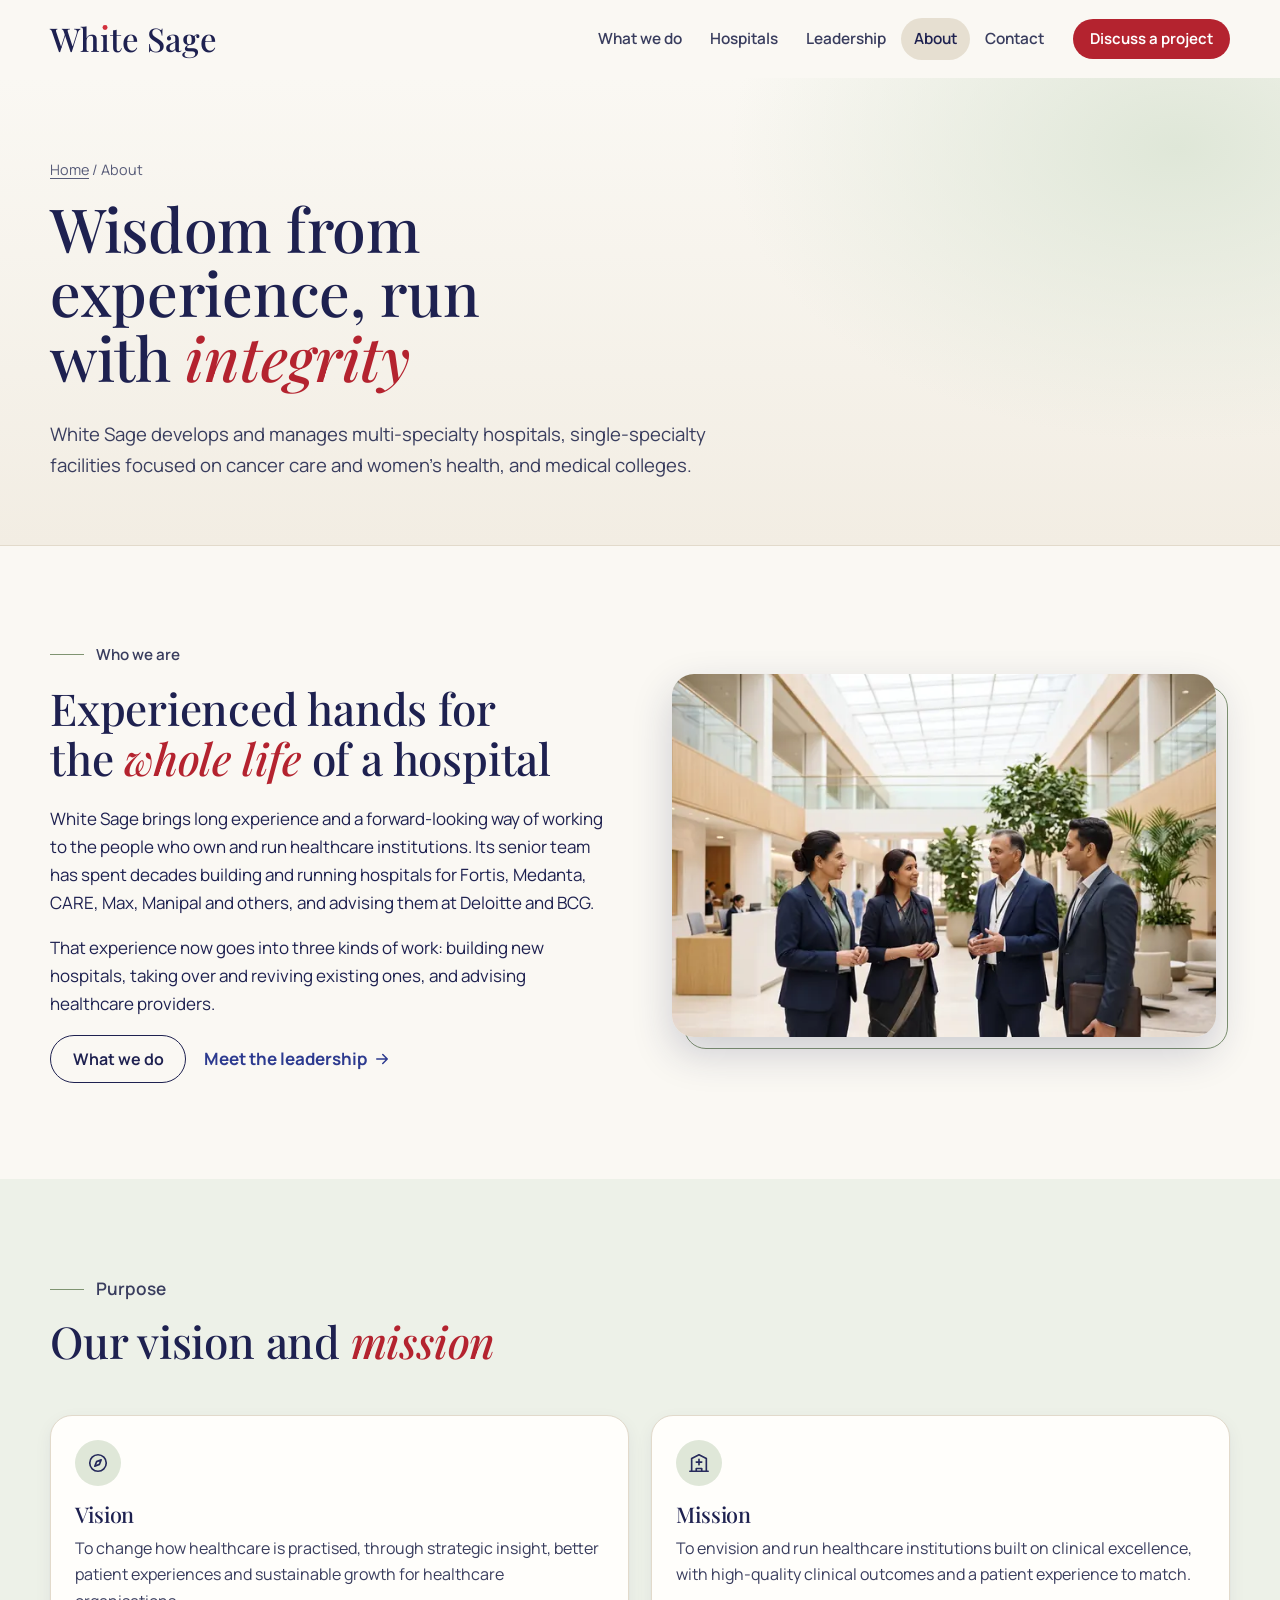
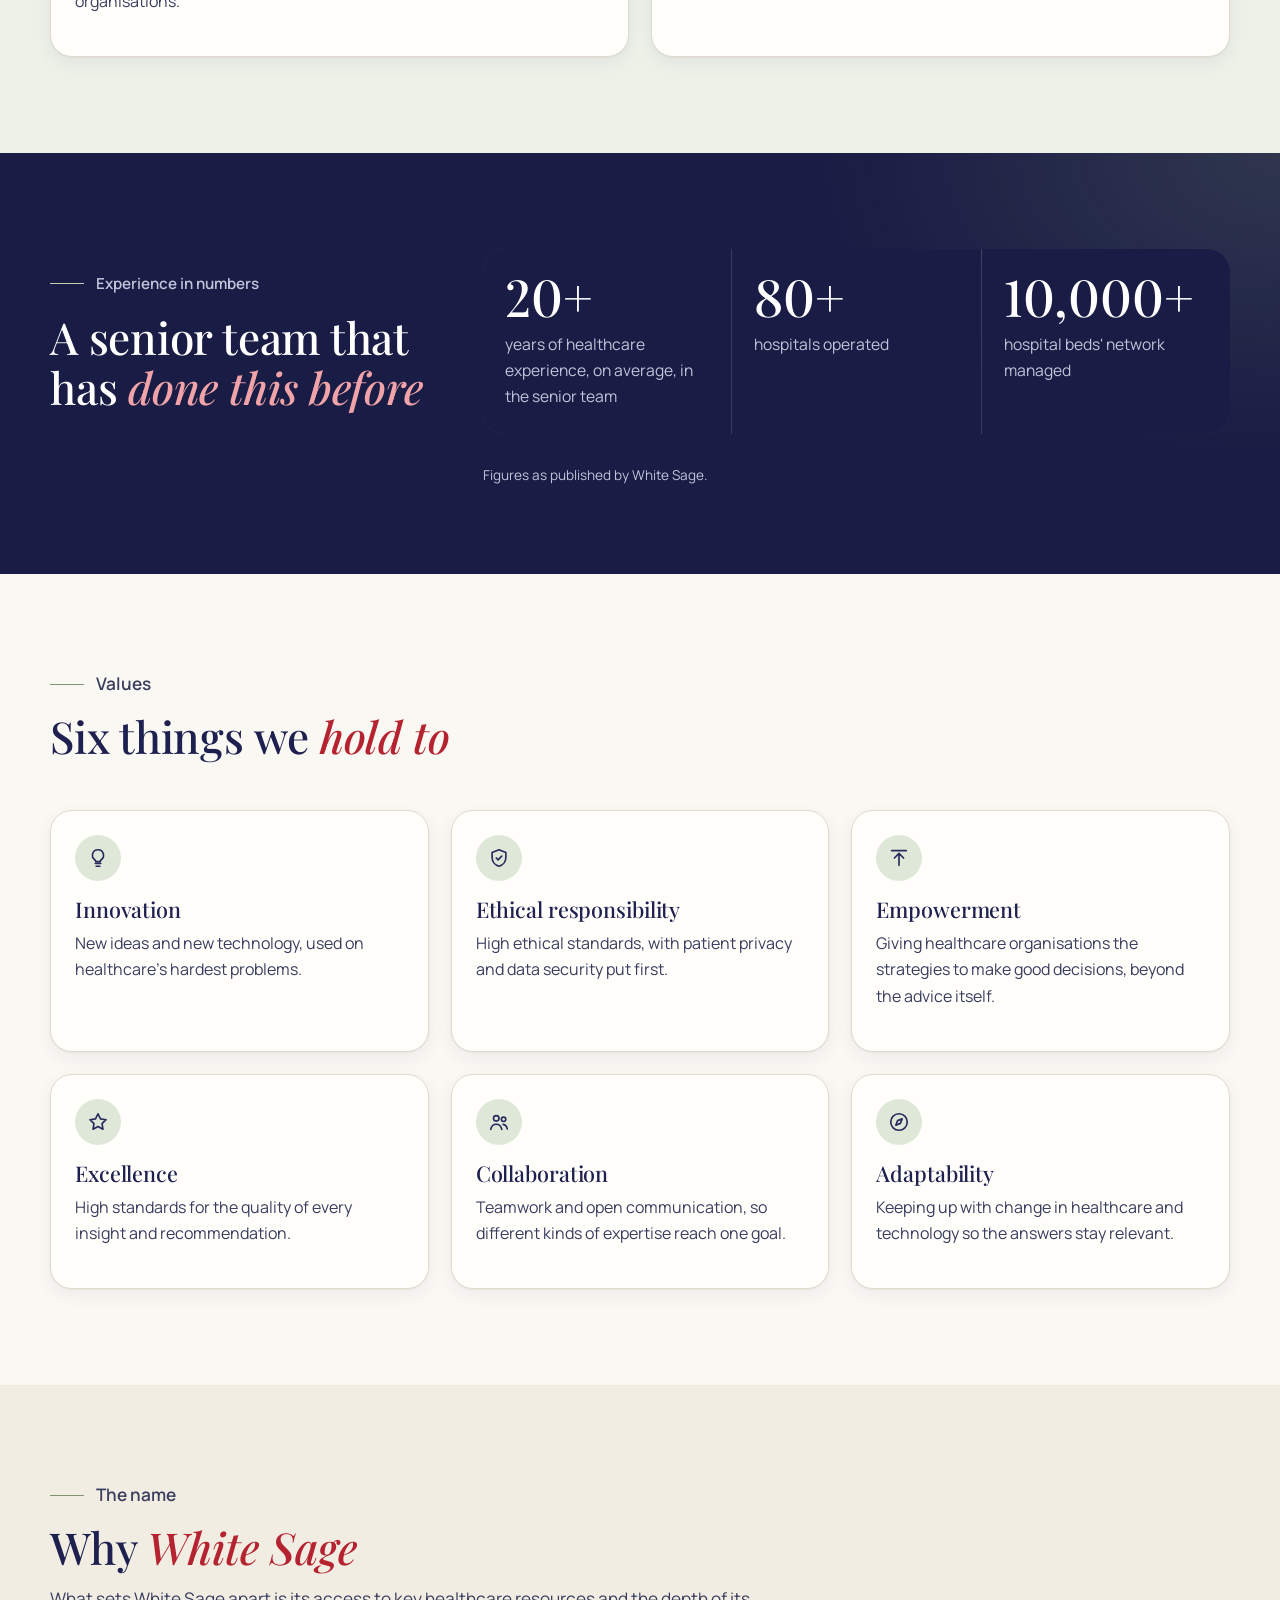
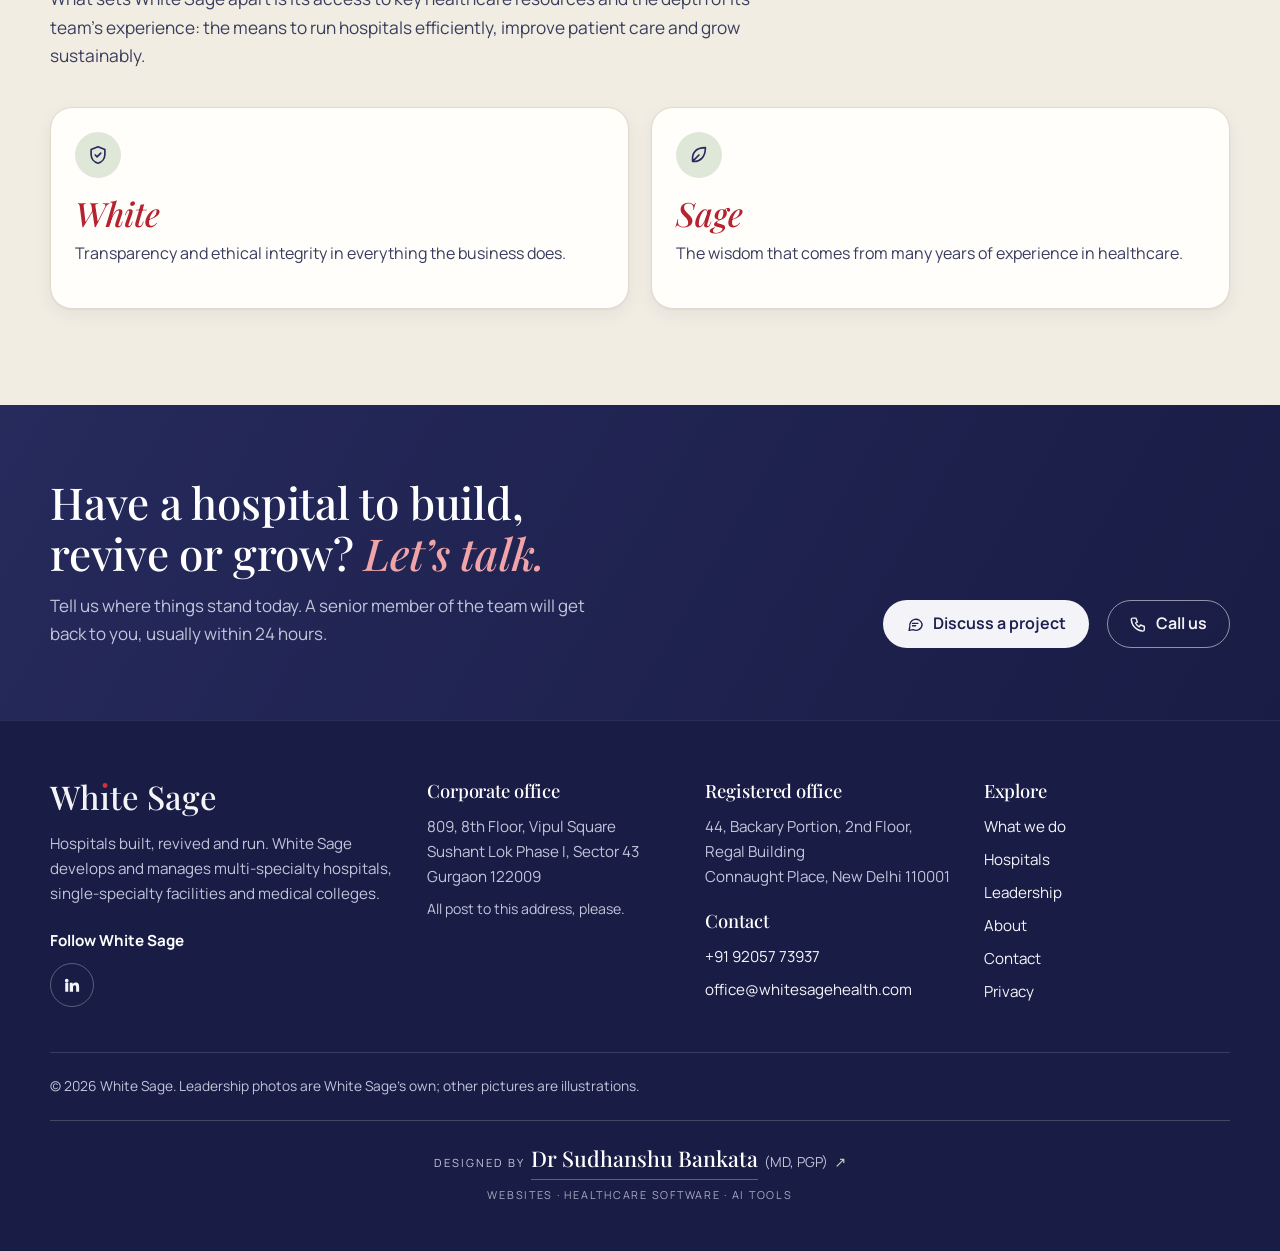
==== commit bb423903: "Headings in Playfair Display; phone hero, icons and labels fixed Bodoni Moda's hairlines broke up on" ====
--- a/about/index.html
+++ b/about/index.html
@@ -21,9 +21,9 @@
 <link rel="icon" href="../assets/img/favicon.svg" type="image/svg+xml">
 <link rel="icon" href="../assets/img/favicon-32.png" sizes="32x32" type="image/png">
 <link rel="apple-touch-icon" href="../assets/img/apple-touch-icon.png">
-<link rel="preload" href="../assets/fonts/bodoni.woff2" as="font" type="font/woff2" crossorigin>
+<link rel="preload" href="../assets/fonts/playfair.woff2" as="font" type="font/woff2" crossorigin>
 <link rel="preload" href="../assets/fonts/manrope.woff2" as="font" type="font/woff2" crossorigin>
-<link rel="stylesheet" href="../assets/css/site.css?v=835ce0eeab">
+<link rel="stylesheet" href="../assets/css/site.css?v=964131fcc5">
 <script type="application/ld+json">{"@context": "https://schema.org", "@graph": [{"@type": "Organization", "@id": "https://drbankata.github.io/white-sage/#org", "name": "White Sage", "url": "https://drbankata.github.io/white-sage/", "logo": "https://drbankata.github.io/white-sage/assets/img/logo-512.png", "description": "White Sage develops and manages multi-specialty hospitals, single-specialty facilities focused on cancer care and women's health, and medical colleges.", "email": "office@whitesagehealth.com", "telephone": "+91-9205773937", "sameAs": ["https://www.linkedin.com/company/white-sage-health/"], "address": {"@type": "PostalAddress", "streetAddress": "809, 8th Floor, Vipul Square, Sushant Lok Phase I, Sector 43", "addressLocality": "Gurgaon", "addressRegion": "Haryana", "postalCode": "122009", "addressCountry": "IN"}}, {"@type": "WebSite", "@id": "https://drbankata.github.io/white-sage/#website", "name": "White Sage", "url": "https://drbankata.github.io/white-sage/", "publisher": {"@id": "https://drbankata.github.io/white-sage/#org"}}]}</script>
 <script type="application/ld+json">{"@context": "https://schema.org", "@type": "BreadcrumbList", "itemListElement": [{"@type": "ListItem", "position": 1, "name": "Home", "item": "https://drbankata.github.io/white-sage/"}, {"@type": "ListItem", "position": 2, "name": "About", "item": "https://drbankata.github.io/white-sage/about/"}]}</script>
 </head>
@@ -157,6 +157,6 @@
     <p class="small muted dlg-foot">Nothing is stored on this website. Your message goes only where you send it.</p>
   </div>
 </dialog>
-<script src="../assets/js/site.js?v=835ce0eeab" defer></script>
+<script src="../assets/js/site.js?v=964131fcc5" defer></script>
 </body>
 </html>
--- a/assets/css/site.css
+++ b/assets/css/site.css
@@ -3,8 +3,8 @@
    Mobile-first. Breakpoints: 640 / 900 / 1100 (desktop menu) / 1280. Colours ONLY from the :root tokens.
    ===================================================================== */
 
-@font-face { font-family: "Bodoni Moda"; src: url("../fonts/bodoni.woff2") format("woff2"); font-weight: 400 900; font-style: normal; font-display: swap; }
-@font-face { font-family: "Bodoni Moda"; src: url("../fonts/bodoni-italic.woff2") format("woff2"); font-weight: 400 900; font-style: italic; font-display: swap; }
+@font-face { font-family: "Playfair Display"; src: url("../fonts/playfair.woff2") format("woff2"); font-weight: 400 900; font-style: normal; font-display: swap; }
+@font-face { font-family: "Playfair Display"; src: url("../fonts/playfair-italic.woff2") format("woff2"); font-weight: 400 900; font-style: italic; font-display: swap; }
 @font-face { font-family: "Manrope"; src: url("../fonts/manrope.woff2") format("woff2"); font-weight: 200 800; font-style: normal; font-display: swap; }
 
 :root {
@@ -34,7 +34,7 @@
   --on-dark-soft: #C2C5DA;
   --ok: #2E6B3A;
 
-  --serif: "Bodoni Moda", "Didot", "Bodoni 72", Georgia, serif;
+  --serif: "Playfair Display", Georgia, "Times New Roman", serif;   /* holds its strokes at 1x (MarkBank D-67); Bodoni Moda did not */
   --sans: "Manrope", system-ui, -apple-system, "Segoe UI", Roboto, sans-serif;
 
   --gutter: 20px;
@@ -62,6 +62,7 @@
 p, li, dd, dt, address, h1, h2, h3, h4, td, th, summary { overflow-wrap: break-word; }
 ul, ol { margin: 0 0 1em; padding-left: 1.2em; }
 h1, h2, h3, h4 { font-family: var(--serif); font-weight: 500; line-height: 1.14; margin: 0 0 .5em; letter-spacing: -.005em; text-wrap: balance; color: var(--ink); }
+h1, h2, h3, h4, .wm, .stats b, .trust b, .route b, .benefits b, .fh, .faq summary { font-variant-numeric: lining-nums; }   /* Playfair's default old-style digits looked uneven in 20+, 80+, 10,000+ */
 h1 { font-size: clamp(2.3rem, 6.4vw, 4.3rem); line-height: 1.06; }
 h2 { font-size: clamp(1.8rem, 4vw, 2.75rem); }
 h3 { font-size: 1.35rem; }
@@ -92,7 +93,8 @@
 .sec-head h2 { margin-bottom: .3em; }
 .sec-head p { color: var(--ink-2); font-size: 1.08rem; margin: 0; }
 .sec-head .kicker { margin-bottom: 12px; }
-.kicker { display: flex; align-items: center; gap: 12px; font-size: .95rem; font-weight: 600; color: var(--ink-2); margin: 0 0 16px; }
+.kicker { display: flex; align-items: center; gap: 12px; font-size: .95rem; font-weight: 600; color: var(--ink-2); margin: 0 0 16px; text-wrap: balance; }
+@media (max-width: 639px) { .hero .kicker .rule { display: none; } }
 .kicker .rule { width: 34px; height: 1.5px; background: var(--sage); flex: none; }
 .kicker-light { color: var(--on-dark-soft); }
 .kicker-light .rule { background: var(--sage-light); }
@@ -123,9 +125,9 @@
 .head-in { display: flex; align-items: center; gap: 16px; height: 100%; }
 .brand { display: inline-flex; align-items: center; text-decoration: none; color: var(--ink); min-width: 0; margin-right: auto; }
 .brand:hover { color: var(--ink); }
-.wm { font-family: var(--serif); font-weight: 500; font-size: 1.85rem; line-height: 1; letter-spacing: .01em; white-space: nowrap; }
+.wm { font-family: var(--serif); font-weight: 500; font-size: 1.8rem; line-height: 1; white-space: nowrap; }
 .wm-i { position: relative; }
-.wm-i::after { content: ""; position: absolute; left: 50%; top: .38em; width: .15em; height: .15em; border-radius: 50%; background: var(--dot); transform: translateX(-50%); }
+.wm-i::after { content: ""; position: absolute; left: 50%; top: .25em; width: .15em; height: .15em; border-radius: 50%; background: var(--dot); transform: translateX(-50%); }
 .menu-btn { width: 46px; height: 46px; border: 0; background: transparent; border-radius: 50%; display: grid; place-items: center; cursor: pointer; color: var(--ink); flex: none; }
 .menu-btn svg { width: 26px; height: 26px; }
 .head-cta { display: none; }
@@ -183,7 +185,13 @@
 .hchip-b { left: 26%; top: 0; }
 .hchip-c { right: 8%; bottom: 0; }
 .live-dot { width: 9px; height: 9px; border-radius: 50%; background: var(--ok); box-shadow: 0 0 0 4px rgba(46, 107, 58, .15); flex: none; }
-@media (max-width: 420px) { .hchip { font-size: .72rem; padding: 6px 10px 6px 8px; white-space: normal; max-width: 64%; } .hchip svg { width: 14px; height: 14px; } .hchip-b { left: 18%; } }
+/* phones: one picture and one chip (the full collage crowds a small screen) */
+@media (max-width: 639px) {
+  .collage { aspect-ratio: auto; max-width: 440px; padding: 0 14px 14px 0; }
+  .collage .halo, .c-plan, .c-lobby, .hchip-b, .hchip-c { display: none; }
+  .collage .c-main { position: relative; right: auto; top: auto; width: 100%; }
+  .collage .hchip-a { right: 26px; top: auto; bottom: 30px; font-size: .78rem; }
+}
 
 .benefits { position: relative; display: grid; grid-template-columns: minmax(0, 1fr); gap: 1px; margin-top: 40px; background: var(--line); border-top: 1px solid var(--line); }
 .benefits > div { background: var(--paper-2); padding: 18px 4px 18px 0; display: flex; gap: 14px; align-items: flex-start; min-width: 0; }
@@ -249,8 +257,9 @@
   .person .card-body { padding: 16px 16px 16px 18px; }
 }
 .role { color: var(--ink-2); font-size: .95rem; font-weight: 600; margin: 0 0 6px; }
-.yrs { display: inline-flex; align-items: center; gap: 6px; color: var(--ink-3); font-size: .88rem; font-weight: 600; margin: 0 0 12px; }
-.yrs svg { width: 16px; height: 16px; color: var(--sage); }
+.yrs { display: flex; align-items: flex-start; gap: 7px; color: var(--ink-3); font-size: .88rem; font-weight: 600; line-height: 1.45; margin: 0 0 12px; }
+.yrs svg { width: 16px; height: 16px; flex: none; margin-top: .14em; color: var(--sage); }
+.profile .role .yrs { display: inline-flex; }
 
 /* chips (lists of organisations, centres, degrees) */
 .tags { display: flex; flex-wrap: wrap; gap: 8px; list-style: none; padding: 0; margin: 0 0 18px; }
@@ -341,6 +350,8 @@
 .feature-logo img { width: 100%; max-width: 380px; height: auto; }
 .feature-copy h2, .feature-copy h3 { margin-bottom: 6px; }
 .feature-copy h3 { font-size: 1.7rem; }
+.feature-copy h3.h4 { font-family: var(--sans); font-size: .95rem; font-weight: 700; margin: 18px 0 8px; }
+.feature-lg { align-items: start; }
 .where { display: flex; gap: 8px; align-items: flex-start; color: var(--ink-2); font-weight: 600; }
 .where svg { width: 19px; height: 19px; color: var(--red); flex: none; margin-top: 3px; }
 .feature-copy > p { color: var(--ink-2); }
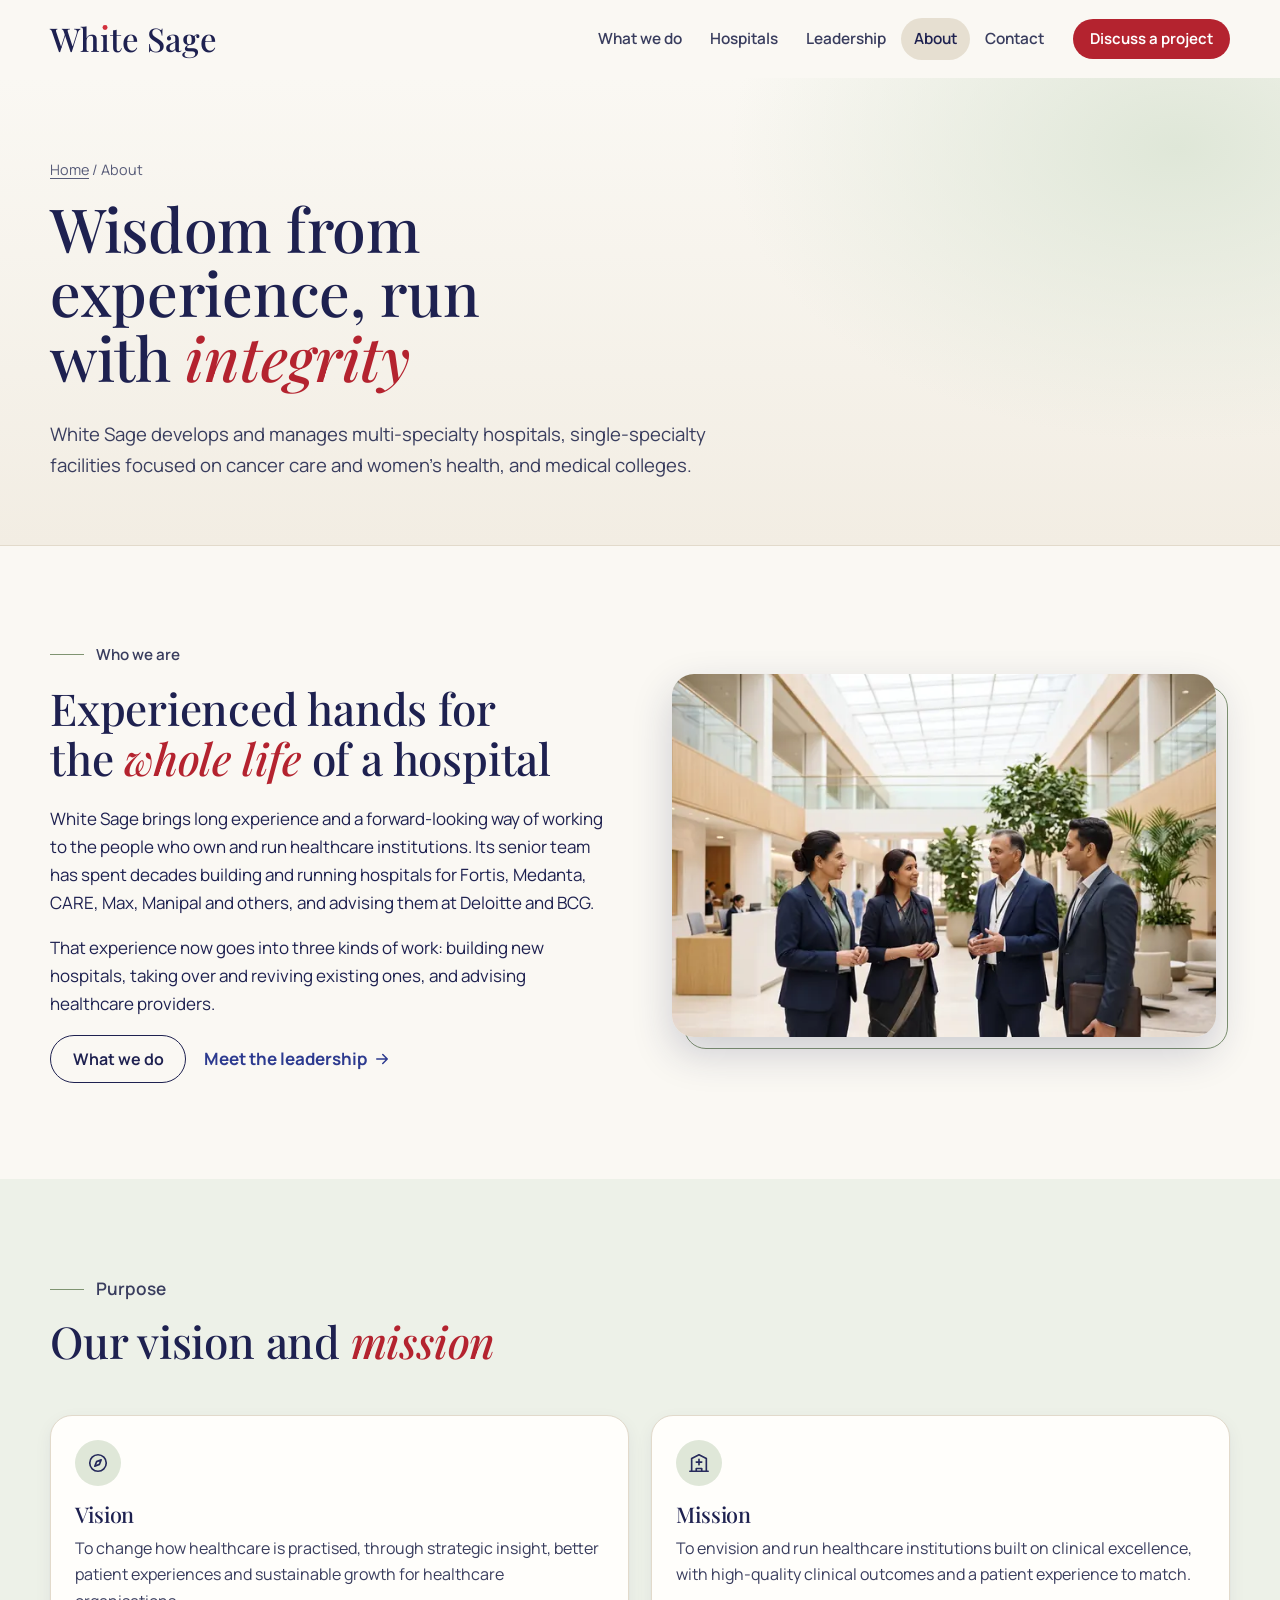
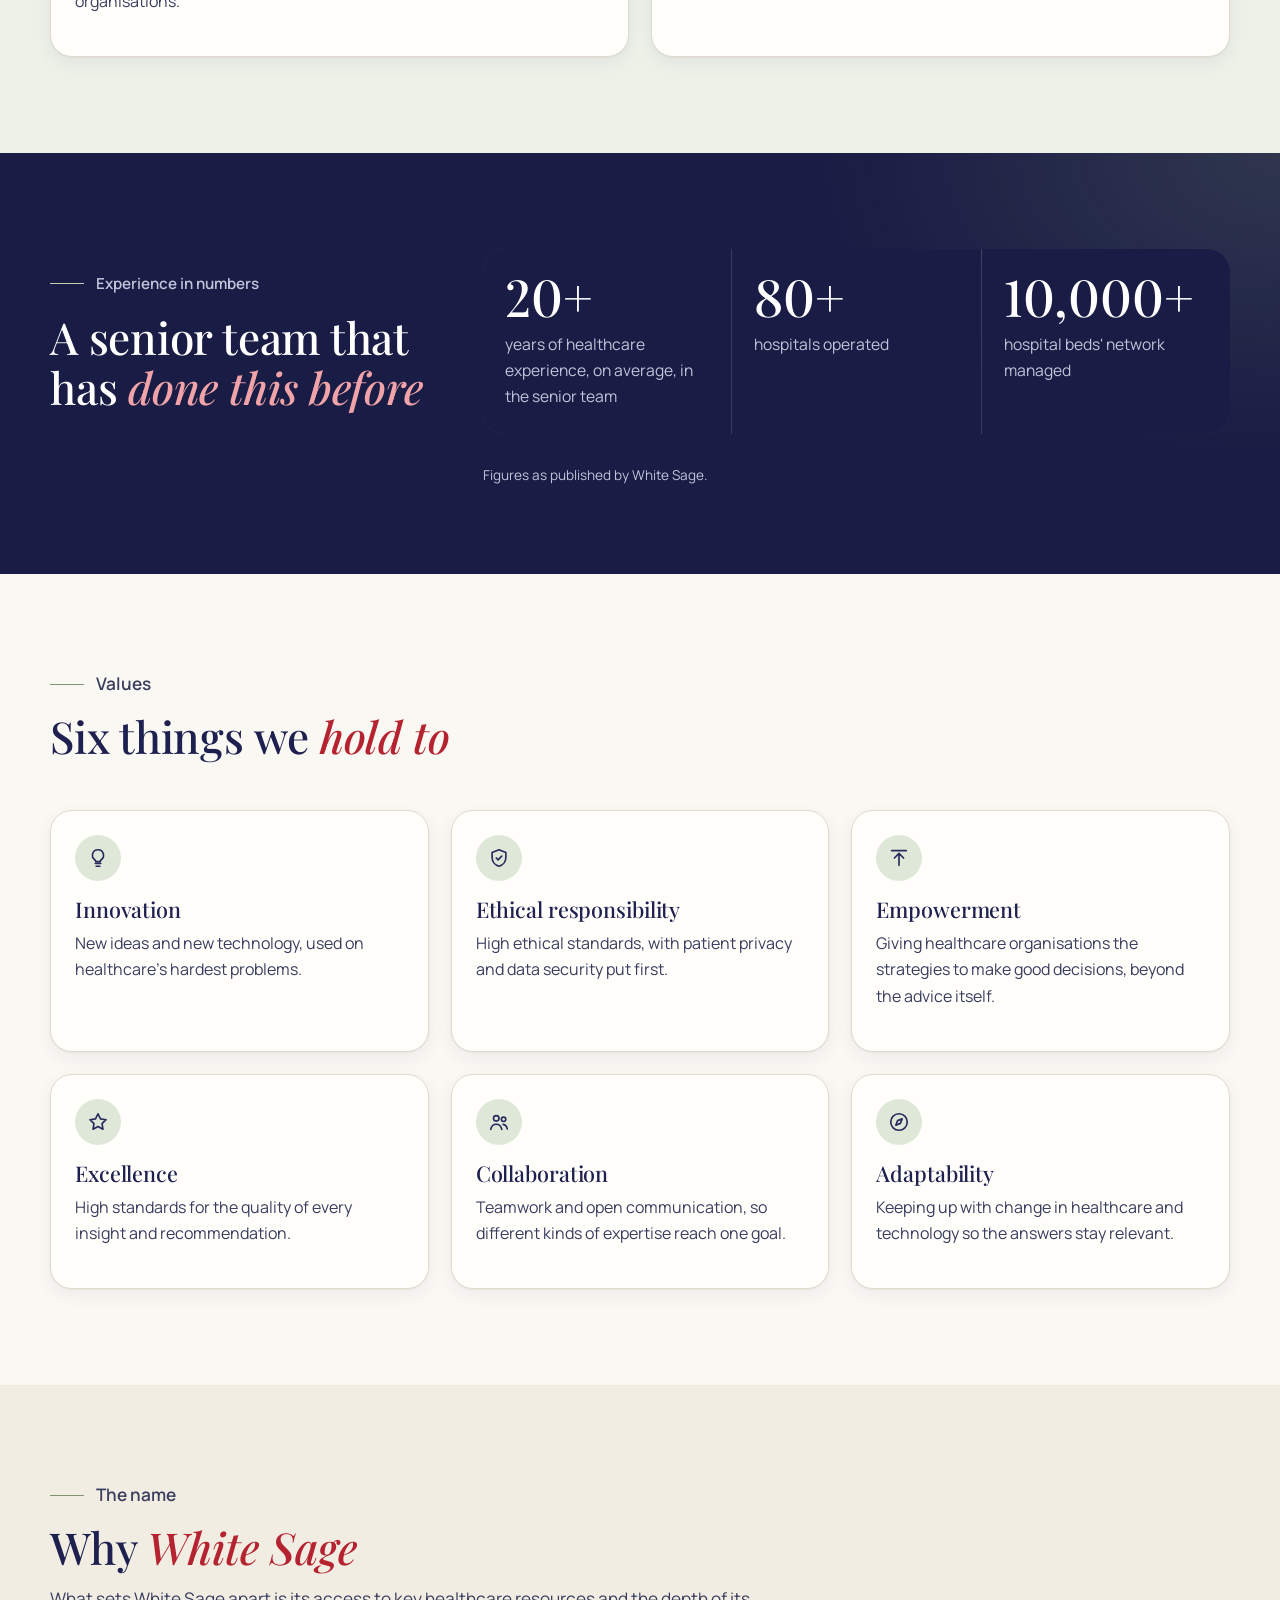
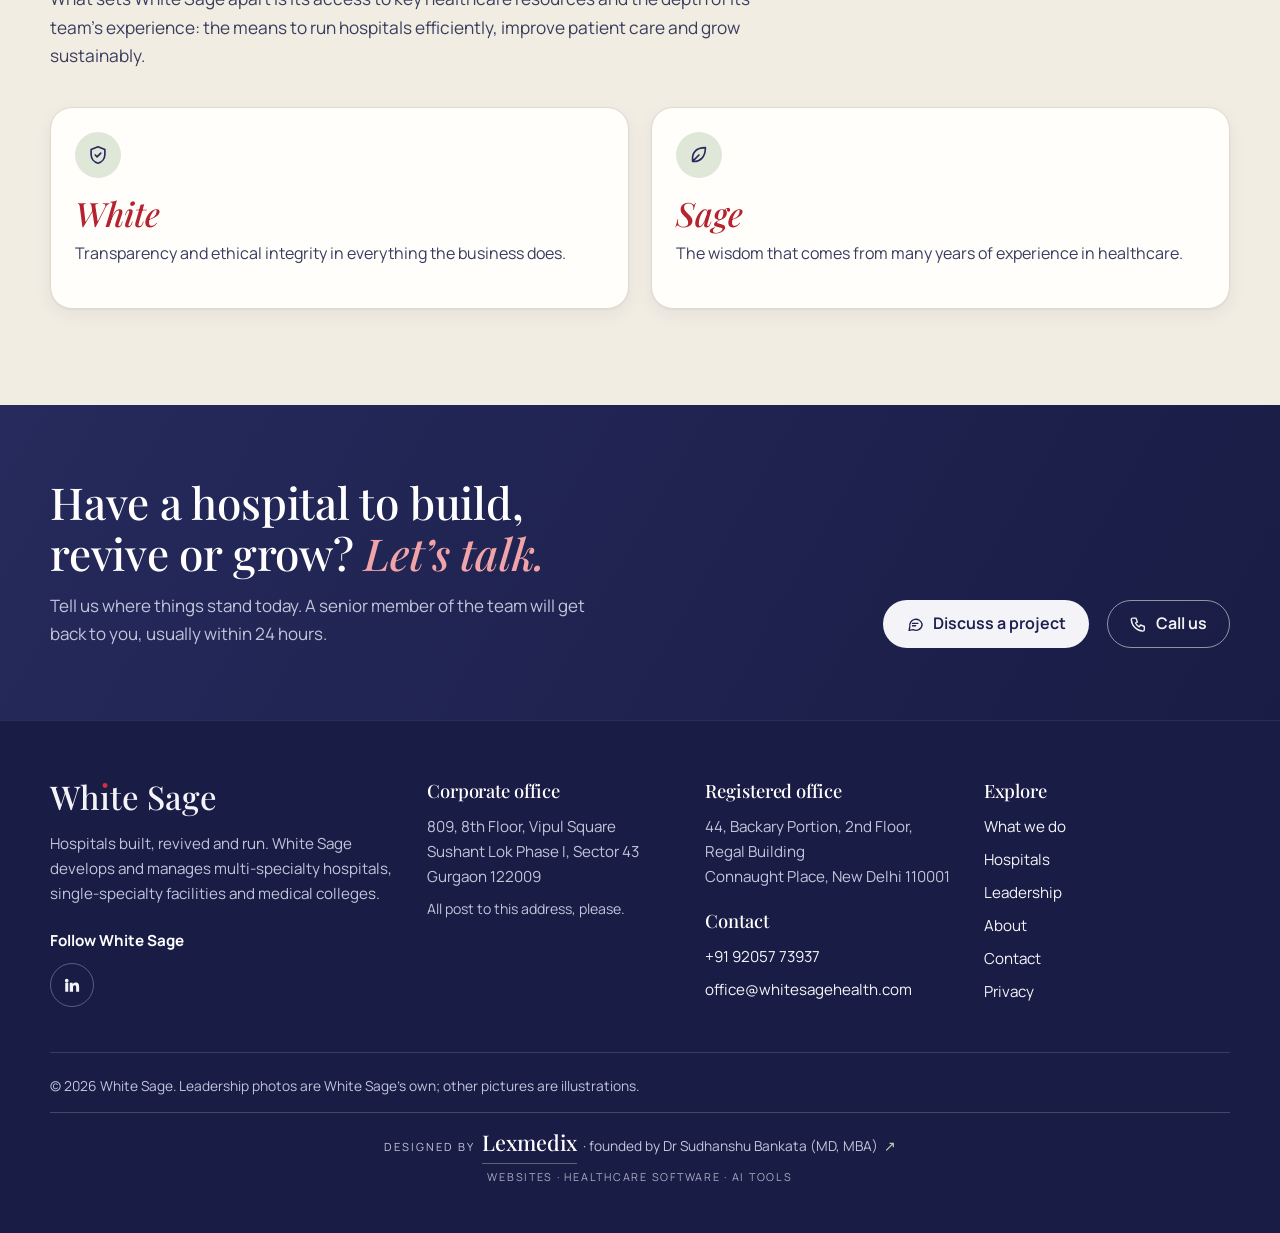
==== commit 514f4085: "Footer credit: Designed by Lexmedix, founded by Dr Sudhanshu Bankata (MD, MBA) Studio standard 11 as" ====
--- a/about/index.html
+++ b/about/index.html
@@ -23,7 +23,7 @@
 <link rel="apple-touch-icon" href="../assets/img/apple-touch-icon.png">
 <link rel="preload" href="../assets/fonts/playfair.woff2" as="font" type="font/woff2" crossorigin>
 <link rel="preload" href="../assets/fonts/manrope.woff2" as="font" type="font/woff2" crossorigin>
-<link rel="stylesheet" href="../assets/css/site.css?v=964131fcc5">
+<link rel="stylesheet" href="../assets/css/site.css?v=cd726cce4c">
 <script type="application/ld+json">{"@context": "https://schema.org", "@graph": [{"@type": "Organization", "@id": "https://drbankata.github.io/white-sage/#org", "name": "White Sage", "url": "https://drbankata.github.io/white-sage/", "logo": "https://drbankata.github.io/white-sage/assets/img/logo-512.png", "description": "White Sage develops and manages multi-specialty hospitals, single-specialty facilities focused on cancer care and women's health, and medical colleges.", "email": "office@whitesagehealth.com", "telephone": "+91-9205773937", "sameAs": ["https://www.linkedin.com/company/white-sage-health/"], "address": {"@type": "PostalAddress", "streetAddress": "809, 8th Floor, Vipul Square, Sushant Lok Phase I, Sector 43", "addressLocality": "Gurgaon", "addressRegion": "Haryana", "postalCode": "122009", "addressCountry": "IN"}}, {"@type": "WebSite", "@id": "https://drbankata.github.io/white-sage/#website", "name": "White Sage", "url": "https://drbankata.github.io/white-sage/", "publisher": {"@id": "https://drbankata.github.io/white-sage/#org"}}]}</script>
 <script type="application/ld+json">{"@context": "https://schema.org", "@type": "BreadcrumbList", "itemListElement": [{"@type": "ListItem", "position": 1, "name": "Home", "item": "https://drbankata.github.io/white-sage/"}, {"@type": "ListItem", "position": 2, "name": "About", "item": "https://drbankata.github.io/white-sage/about/"}]}</script>
 </head>
@@ -132,7 +132,7 @@
     <div class="foot-legal">
       <p>&copy; <span data-year>2026</span> White Sage. Leadership photos are White Sage&rsquo;s own; other pictures are illustrations.</p>
     </div>
-    <div class="made-by"><a class="mb" href="https://lexmedix.in/services/" target="_blank" rel="noopener"><span class="mb-main"><span class="mb-pre">Designed by</span> <span class="mb-name">Dr Sudhanshu Bankata</span> <span class="mb-cred">(MD, PGP)</span><span class="mb-arrow" aria-hidden="true">&#8599;</span></span><span class="mb-sr">, </span><span class="mb-sub">Websites &middot; Healthcare software &middot; AI tools</span><span class="mb-sr"> (opens in a new tab)</span></a></div>
+    <div class="made-by"><a class="mb" href="https://lexmedix.in/services/" target="_blank" rel="noopener"><span class="mb-main"><span class="mb-pre">Designed by</span> <span class="mb-name">Lexmedix</span> <span class="mb-cred"><span class="mb-dot" aria-hidden="true">&middot; </span><span class="mb-sr">, </span>founded by Dr Sudhanshu Bankata (MD, MBA)</span><span class="mb-arrow" aria-hidden="true">&#8599;</span></span><span class="mb-sr">, </span><span class="mb-sub">Websites &middot; Healthcare software &middot; AI tools</span><span class="mb-sr"> (opens in a new tab)</span></a></div>
   </div>
 </footer>
 <nav class="mbar" aria-label="Quick actions">
@@ -157,6 +157,6 @@
     <p class="small muted dlg-foot">Nothing is stored on this website. Your message goes only where you send it.</p>
   </div>
 </dialog>
-<script src="../assets/js/site.js?v=964131fcc5" defer></script>
+<script src="../assets/js/site.js?v=cd726cce4c" defer></script>
 </body>
 </html>
--- a/assets/css/site.css
+++ b/assets/css/site.css
@@ -488,8 +488,8 @@
 }
 
 /* ---------- Designer credit ("Designed by", footer) — studio standard 11 ---------- */
-.made-by { margin-top: 22px; padding-top: 20px; border-top: 1px solid var(--mb-line); display: flex; justify-content: center; text-align: center; min-width: 0; }
-.made-by .mb { display: inline-flex; flex-direction: column; align-items: center; gap: 6px; min-height: 44px; justify-content: center; max-width: 100%; color: var(--mb-text); text-decoration: none; overflow-wrap: anywhere; position: relative; }
+.made-by { margin-top: 14px; padding-top: 12px; border-top: 1px solid var(--mb-line); display: flex; justify-content: center; text-align: center; min-width: 0; }
+.made-by .mb { display: inline-flex; flex-direction: column; align-items: center; gap: 4px; min-height: 44px; justify-content: center; max-width: 100%; color: var(--mb-text); text-decoration: none; overflow-wrap: anywhere; position: relative; }
 .made-by .mb:hover { text-decoration: none; color: var(--mb-text); }
 .made-by .mb-main { display: inline-flex; flex-wrap: wrap; align-items: baseline; justify-content: center; gap: 0 .4em; min-width: 0; }
 .made-by .mb-pre { font-family: var(--mb-pre-font); font-style: var(--mb-pre-style, normal); font-size: var(--mb-pre-size, 1.1rem); color: var(--mb-muted); letter-spacing: var(--mb-pre-ls, 0); text-transform: var(--mb-pre-tt, none); }
@@ -502,5 +502,6 @@
 .made-by .mb:hover .mb-arrow, .made-by .mb:focus-visible .mb-arrow { transform: translate(3px, -3px); }
 .made-by .mb:focus-visible { outline: 2px solid var(--mb-accent); outline-offset: 4px; border-radius: 4px; }
 @media (prefers-reduced-motion: reduce) { .made-by .mb-name, .made-by .mb-arrow { transition: none; } }
+@media (max-width: 480px) { .made-by .mb-dot { display: none; } }
 /* skin: set from this site's tokens (standard 11) */
 .made-by { --mb-line: rgba(191, 208, 178, .25); --mb-text: var(--on-dark); --mb-muted: var(--on-dark-soft); --mb-accent: var(--sage-light); --mb-rest: rgba(191, 208, 178, .4); --mb-pre-font: var(--sans); --mb-pre-size: .7rem; --mb-pre-ls: .18em; --mb-pre-tt: uppercase; --mb-name-font: var(--serif); --mb-name-weight: 500; --mb-name-size: 1.35rem; --mb-name-color: #fff; --mb-sub-font: var(--sans); --mb-cred-font: var(--sans); }
